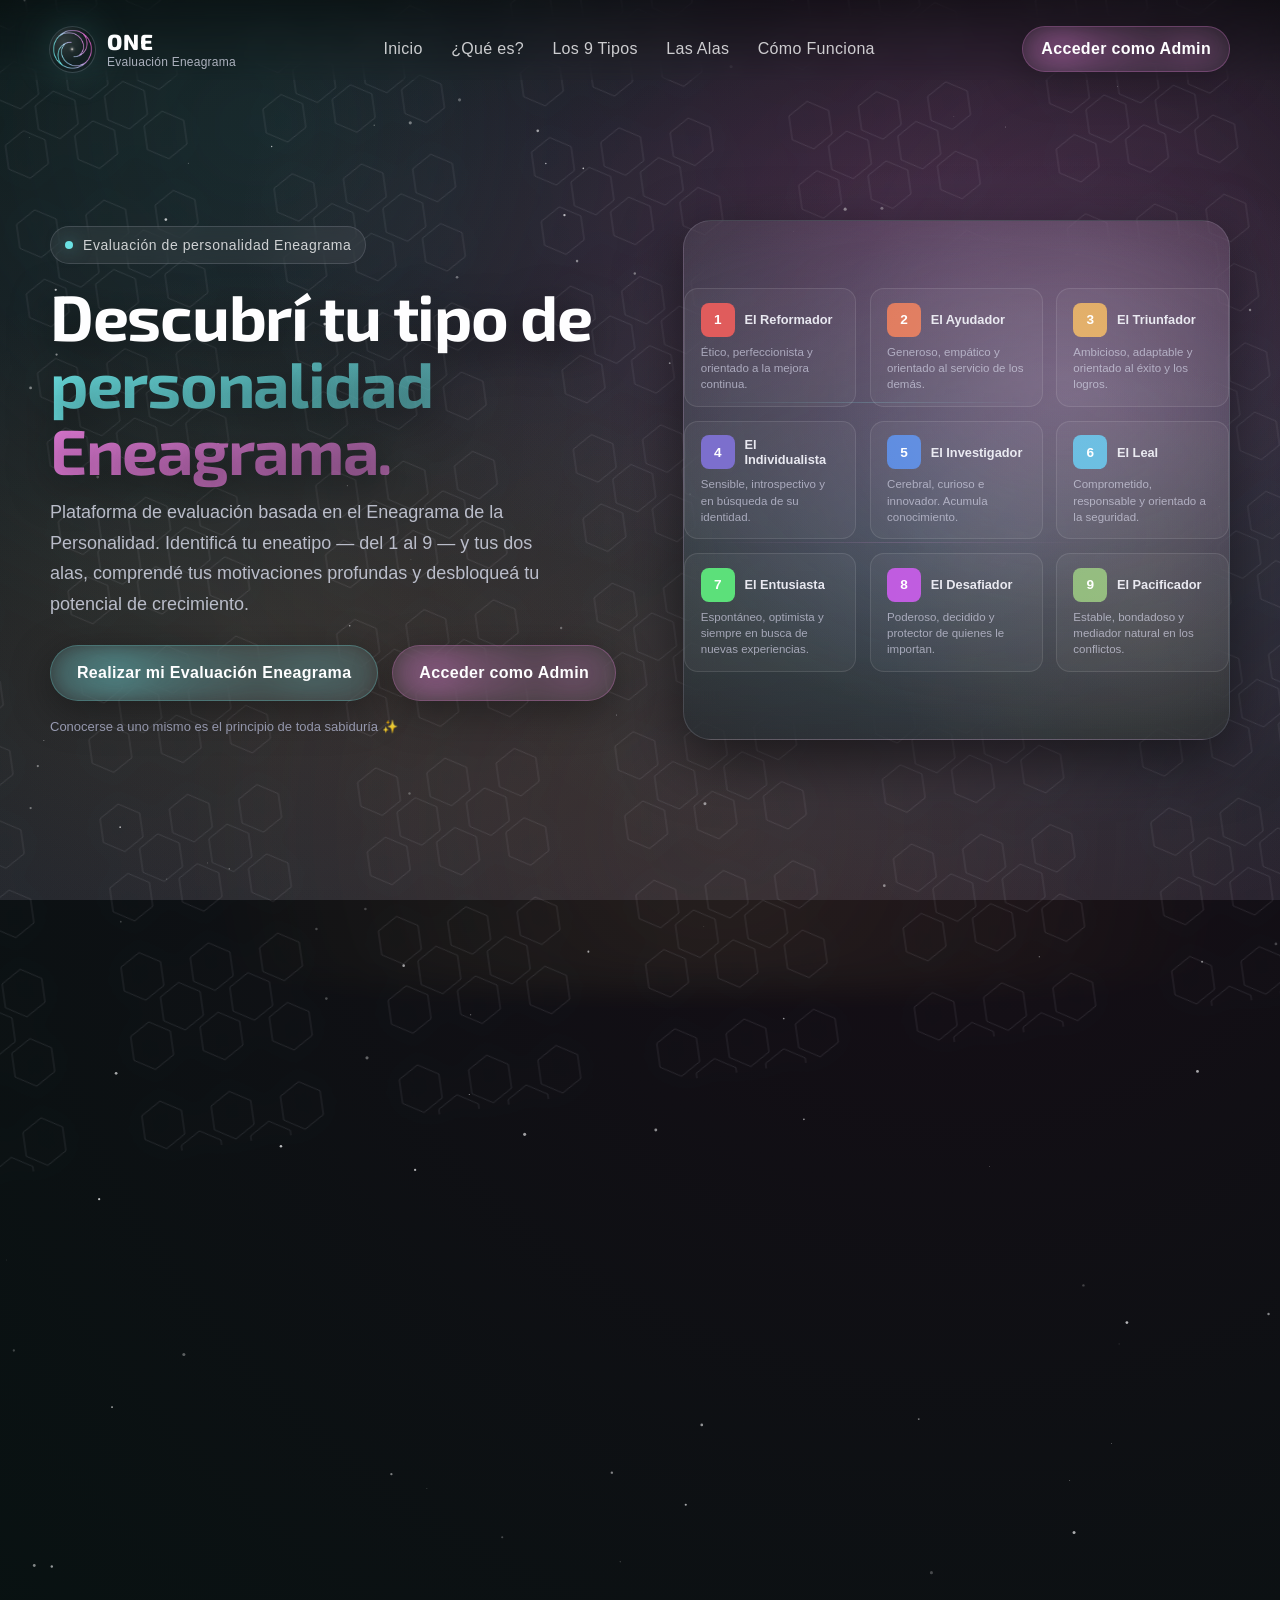
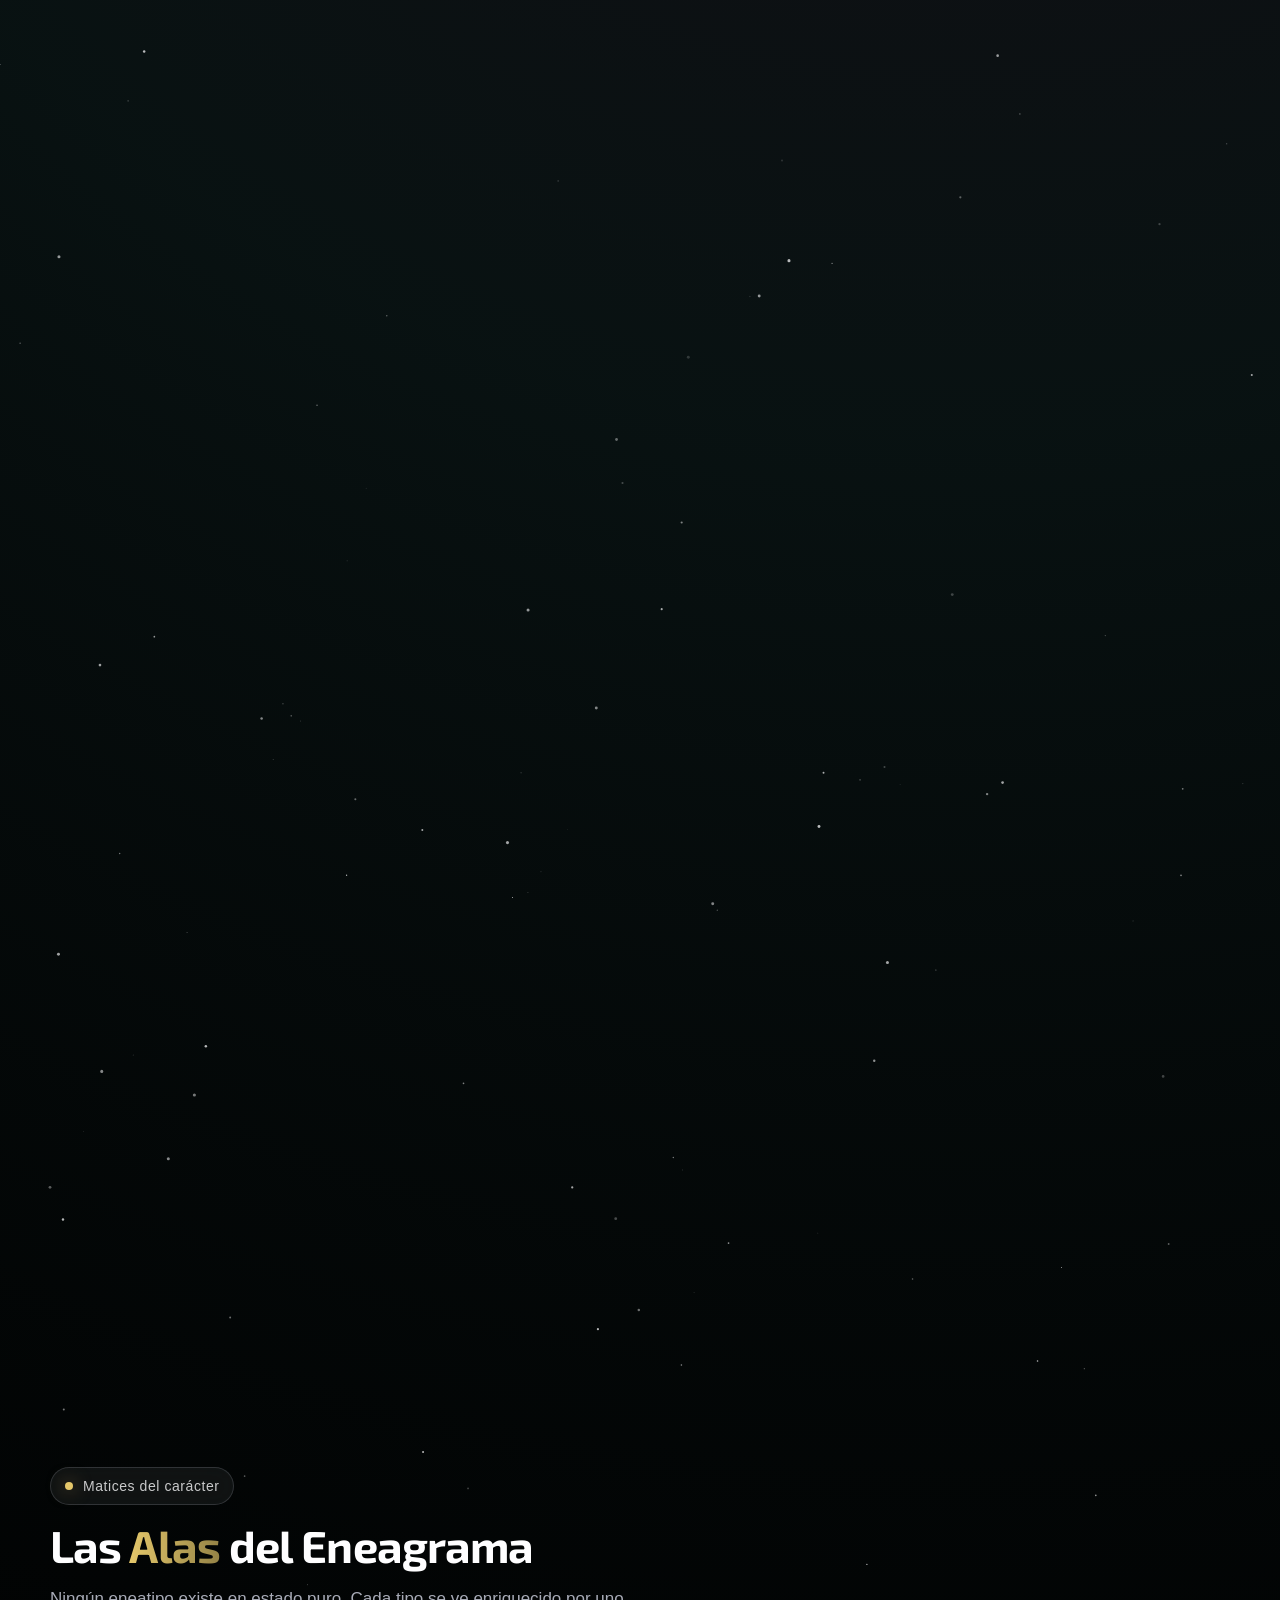
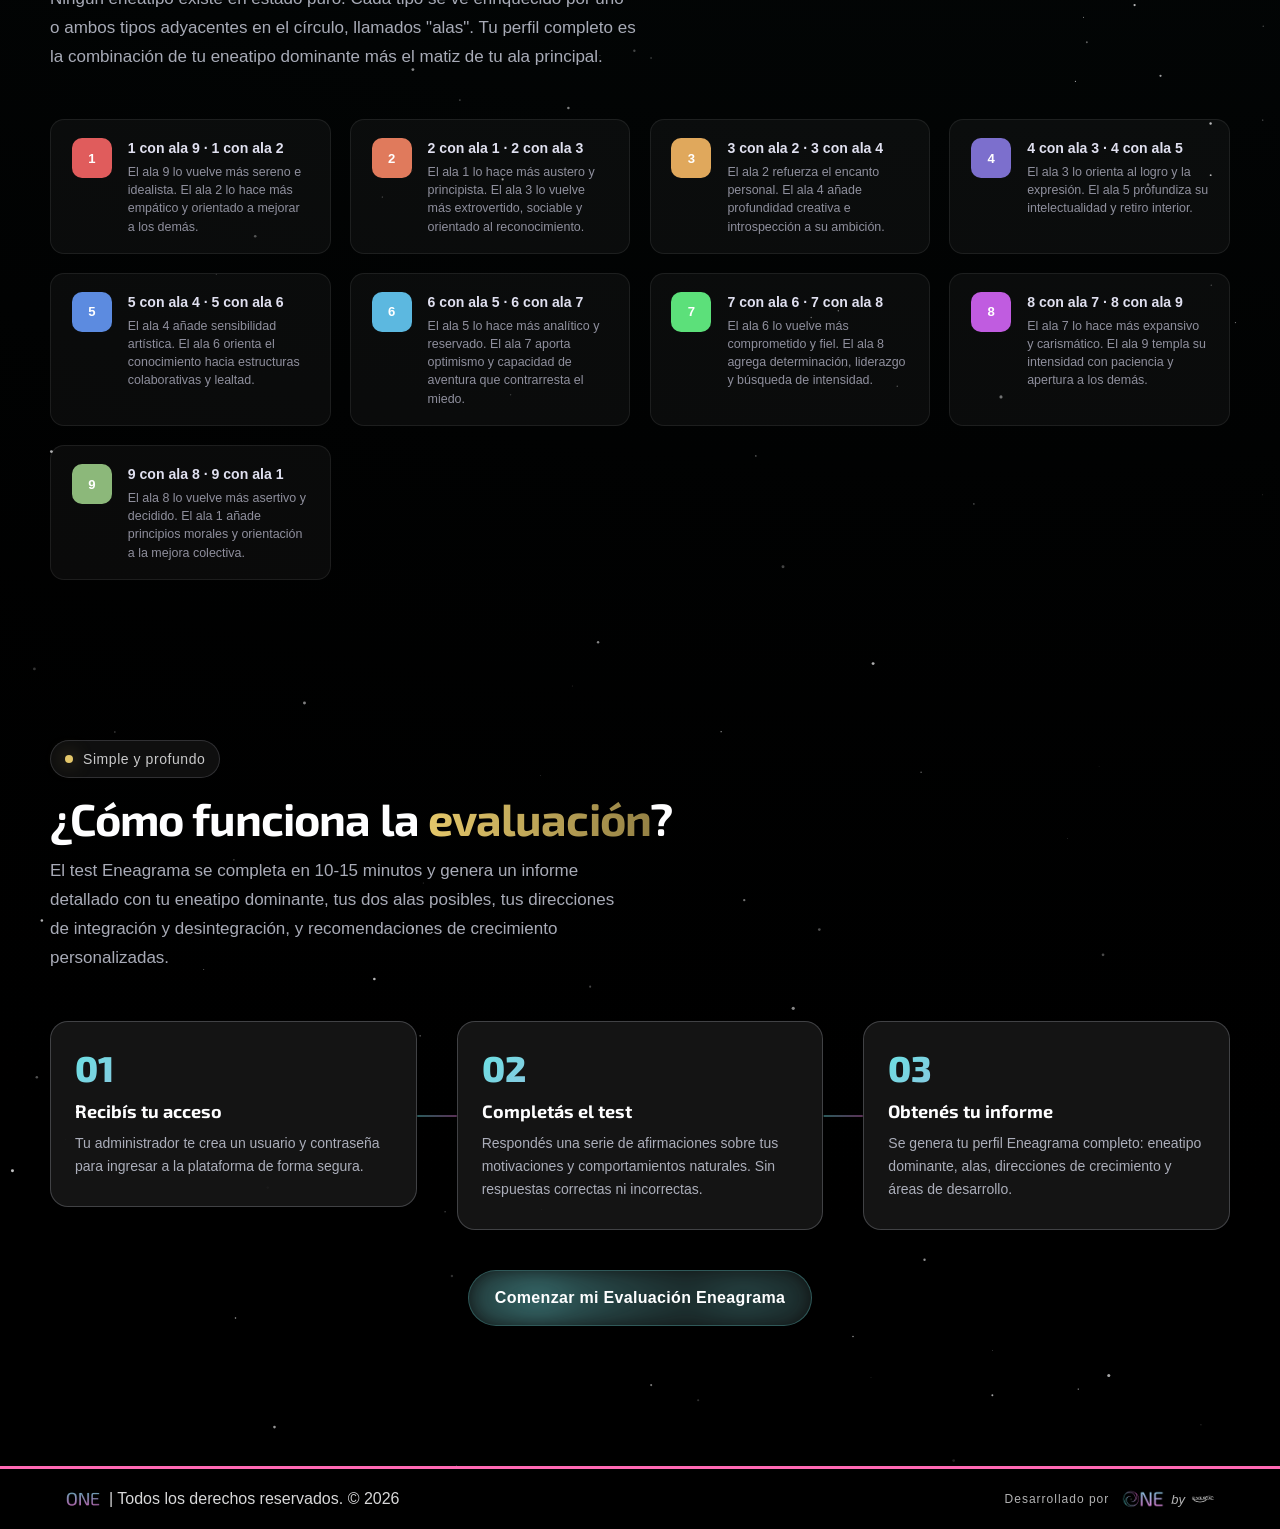
==== index.html @ c1b2cff6 "init" ====
<!doctype html>
<html lang="es">
<head>
  <meta charset="utf-8" />
  <meta name="viewport" content="width=device-width, initial-scale=1" />
  <title>ONE — Plataforma de Evaluación Eneagrama</title>

  <!-- Favicon -->
  <link rel="icon" type="image/png" href="./img/favicon.png" sizes="32x32">
  <link rel="shortcut icon" href="./img/favicon.png" type="image/png">
  <link rel="apple-touch-icon" href="./img/favicon.png">

  <!-- EXO 2 -->
  <link rel="preconnect" href="https://fonts.googleapis.com">
  <link rel="preconnect" href="https://fonts.gstatic.com" crossorigin>
  <link href="https://fonts.googleapis.com/css2?family=Exo+2:wght@400;600;700;800&display=swap" rel="stylesheet">

  <!-- Estilos originales -->
  <link rel="stylesheet" href="./style.css">

  <!-- Scripts originales -->
  <script src="./Marca.js"></script>
  <script src="./js/auth.js"></script>
  <script src="./js/helpers.js"></script>

  <style>
    /* ── VARIABLES ENEAGRAMA ── */
    :root {
      --enea-1:  #e05c5c; /* Reformador   */
      --enea-2:  #e07a5c; /* Ayudador      */
      --enea-3:  #e0a85c; /* Triunfador    */
      --enea-4:  #7c6fcd; /* Individualista*/
      --enea-5:  #5c8be0; /* Investigador  */
      --enea-6:  #5cb8e0; /* Leal          */
      --enea-7:  #5ce07a; /* Entusiasta    */
      --enea-8:  #c05ce0; /* Desafiador    */
      --enea-9:  #8cb87a; /* Pacificador   */
      --grad-gold: linear-gradient(135deg, #f5c842, #e89a20);
    }

    /* Grilla de los 9 eneatipos en el hero */
    .enea-grid {
      display: grid;
      grid-template-columns: repeat(3, 1fr);
      gap: 0.85rem;
      width: 100%;
      max-width: 560px;
    }

    .enea-card {
      background: rgba(255,255,255,0.04);
      border: 1px solid rgba(255,255,255,0.10);
      border-radius: 14px;
      padding: 0.85rem 1rem;
      transition: transform .2s, box-shadow .2s;
      cursor: default;
    }
    .enea-card:hover {
      transform: translateY(-3px);
      box-shadow: 0 8px 28px rgba(0,0,0,.35);
    }

    .enea-top {
      display: flex;
      align-items: center;
      gap: 0.6rem;
      margin-bottom: 0.45rem;
    }

    .enea-ico {
      width: 34px;
      height: 34px;
      border-radius: 8px;
      display: flex;
      align-items: center;
      justify-content: center;
      font-weight: 800;
      font-size: .85rem;
      color: #fff;
      flex-shrink: 0;
    }

    /* Colores por número */
    .e1 { background: var(--enea-1); }
    .e2 { background: var(--enea-2); }
    .e3 { background: var(--enea-3); }
    .e4 { background: var(--enea-4); }
    .e5 { background: var(--enea-5); }
    .e6 { background: var(--enea-6); }
    .e7 { background: var(--enea-7); }
    .e8 { background: var(--enea-8); }
    .e9 { background: var(--enea-9); }

    .enea-title {
      font-size: .8rem;
      font-weight: 700;
      color: #e8e8f0;
      margin: 0;
      line-height: 1.2;
    }

    .enea-text {
      font-size: .72rem;
      color: rgba(200,200,220,.75);
      margin: 0;
      line-height: 1.4;
    }

    /* ── SECCIÓN TIPOS COMPLETA ── */
    .tipos-grid {
      display: grid;
      grid-template-columns: repeat(auto-fill, minmax(280px, 1fr));
      gap: 1.5rem;
      margin-top: 2.5rem;
    }

    .tipo-card {
      background: rgba(255,255,255,0.04);
      border: 1px solid rgba(255,255,255,0.09);
      border-radius: 18px;
      padding: 1.4rem 1.5rem;
      transition: transform .2s, box-shadow .2s;
    }
    .tipo-card:hover {
      transform: translateY(-4px);
      box-shadow: 0 12px 36px rgba(0,0,0,.4);
    }

    .tipo-header {
      display: flex;
      align-items: center;
      gap: 1rem;
      margin-bottom: 1rem;
    }

    .tipo-badge {
      width: 46px;
      height: 46px;
      border-radius: 12px;
      display: flex;
      align-items: center;
      justify-content: center;
      font-size: 1.1rem;
      font-weight: 800;
      color: #fff;
      flex-shrink: 0;
    }

    .tipo-name {
      font-size: 1rem;
      font-weight: 700;
      color: #e8e8f0;
      margin: 0 0 .15rem;
    }

    .tipo-aka {
      font-size: .78rem;
      color: rgba(200,200,220,.65);
      margin: 0;
    }

    .tipo-stats {
      display: flex;
      gap: 1rem;
      margin-bottom: 1rem;
    }

    .tipo-stat {
      display: flex;
      flex-direction: column;
      gap: .1rem;
    }

    .stat-label {
      font-size: .68rem;
      color: rgba(200,200,220,.5);
      text-transform: uppercase;
      letter-spacing: .04em;
    }

    .stat-val {
      font-size: .82rem;
      font-weight: 600;
      color: #c8c8dc;
    }

    .tipo-desc {
      font-size: .82rem;
      color: rgba(200,200,220,.78);
      line-height: 1.55;
      margin: 0 0 .9rem;
    }

    .tipo-fear {
      font-size: .78rem;
      color: rgba(200,200,220,.6);
      background: rgba(255,255,255,.04);
      border-radius: 8px;
      padding: .55rem .8rem;
      line-height: 1.4;
    }

    .tipo-fear .fear-label {
      font-weight: 700;
      color: rgba(200,200,220,.85);
      margin-right: .3em;
    }

    /* Colores borde lateral por tipo */
    .tipo-card.t1 { border-left: 3px solid var(--enea-1); }
    .tipo-card.t2 { border-left: 3px solid var(--enea-2); }
    .tipo-card.t3 { border-left: 3px solid var(--enea-3); }
    .tipo-card.t4 { border-left: 3px solid var(--enea-4); }
    .tipo-card.t5 { border-left: 3px solid var(--enea-5); }
    .tipo-card.t6 { border-left: 3px solid var(--enea-6); }
    .tipo-card.t7 { border-left: 3px solid var(--enea-7); }
    .tipo-card.t8 { border-left: 3px solid var(--enea-8); }
    .tipo-card.t9 { border-left: 3px solid var(--enea-9); }

    /* ── ALAS ── */
    .alas-grid {
      display: grid;
      grid-template-columns: repeat(auto-fill, minmax(260px, 1fr));
      gap: 1.2rem;
      margin-top: 2rem;
    }

    .ala-card {
      background: rgba(255,255,255,0.04);
      border: 1px solid rgba(255,255,255,0.08);
      border-radius: 14px;
      padding: 1.1rem 1.3rem;
      display: flex;
      gap: 1rem;
      align-items: flex-start;
    }

    .ala-badge {
      width: 40px;
      height: 40px;
      border-radius: 10px;
      display: flex;
      align-items: center;
      justify-content: center;
      font-size: .82rem;
      font-weight: 800;
      color: #fff;
      flex-shrink: 0;
    }

    .ala-info .ala-name {
      font-size: .88rem;
      font-weight: 700;
      color: #e0e0f0;
      margin: 0 0 .3rem;
    }

    .ala-info p {
      font-size: .78rem;
      color: rgba(200,200,220,.7);
      margin: 0;
      line-height: 1.45;
    }

    /* responsive hero grid */
    @media (max-width: 640px) {
      .enea-grid {
        grid-template-columns: repeat(2, 1fr);
      }
    }
  </style>
</head>

<body>
  <!-- Background (idéntico al original) -->
  <div class="bg" aria-hidden="true">
    <canvas id="stars"></canvas>
    <div class="hex"></div>
  </div>

  <div class="wrap">

    <!-- ══════════════════════════════════════
         HEADER
         ══════════════════════════════════════ -->
    <header id="header">
      <div class="nav">
        <div class="brand" aria-label="Marca ONE">
          <div class="mark" aria-hidden="true"></div>
          <div>
            <div class="name">ONE</div>
            <span class="sub">Evaluación Eneagrama</span>
          </div>
        </div>

        <nav aria-label="Navegación principal">
          <a href="#inicio">Inicio</a>
          <a href="#que-es">¿Qué es?</a>
          <a href="#los-9-tipos">Los 9 Tipos</a>
          <a href="#alas">Las Alas</a>
          <a href="#como-funciona">Cómo Funciona</a>
        </nav>

        <div class="header-cta">
          <a class="btn-link" onclick="openLoginModal('admin')" href="#"><span>Acceder como Admin</span></a>
        </div>
      </div>
    </header>

    <!-- ══════════════════════════════════════
         HERO
         ══════════════════════════════════════ -->
    <main>
      <section class="hero" id="inicio">
        <div class="copy">
          <div class="eyebrow">
            <span class="dot" aria-hidden="true"></span>
            Evaluación de personalidad Eneagrama
          </div>

          <h1>
            Descubrí tu tipo de<br />
            <span class="grad-cyan">personalidad</span> <span class="grad-pink">Eneagrama.</span>
          </h1>

          <p class="lead">
            Plataforma de evaluación basada en el Eneagrama de la Personalidad.
            Identificá tu eneatipo — del 1 al 9 — y tus dos alas, comprendé tus
            motivaciones profundas y desbloqueá tu potencial de crecimiento.
          </p>

          <div class="cta">
            <a class="btn primary" onclick="openLoginModal('user')" href="#"><span>Realizar mi Evaluación Eneagrama</span></a>
            <a class="btn secondary" onclick="openLoginModal('admin')" href="#"><span>Acceder como Admin</span></a>
          </div>

          <div class="hint">
            Conocerse a uno mismo es el principio de toda sabiduría ✨
          </div>
        </div>

        <div class="visual" id="visual">
          <div class="hud" aria-hidden="true"></div>

          <div class="enea-grid">
            <!-- Tipo 1 -->
            <article class="enea-card">
              <div class="enea-top">
                <div class="enea-ico e1" aria-hidden="true">1</div>
                <h3 class="enea-title">El Reformador</h3>
              </div>
              <p class="enea-text">Ético, perfeccionista y orientado a la mejora continua.</p>
            </article>

            <!-- Tipo 2 -->
            <article class="enea-card">
              <div class="enea-top">
                <div class="enea-ico e2" aria-hidden="true">2</div>
                <h3 class="enea-title">El Ayudador</h3>
              </div>
              <p class="enea-text">Generoso, empático y orientado al servicio de los demás.</p>
            </article>

            <!-- Tipo 3 -->
            <article class="enea-card">
              <div class="enea-top">
                <div class="enea-ico e3" aria-hidden="true">3</div>
                <h3 class="enea-title">El Triunfador</h3>
              </div>
              <p class="enea-text">Ambicioso, adaptable y orientado al éxito y los logros.</p>
            </article>

            <!-- Tipo 4 -->
            <article class="enea-card">
              <div class="enea-top">
                <div class="enea-ico e4" aria-hidden="true">4</div>
                <h3 class="enea-title">El Individualista</h3>
              </div>
              <p class="enea-text">Sensible, introspectivo y en búsqueda de su identidad.</p>
            </article>

            <!-- Tipo 5 -->
            <article class="enea-card">
              <div class="enea-top">
                <div class="enea-ico e5" aria-hidden="true">5</div>
                <h3 class="enea-title">El Investigador</h3>
              </div>
              <p class="enea-text">Cerebral, curioso e innovador. Acumula conocimiento.</p>
            </article>

            <!-- Tipo 6 -->
            <article class="enea-card">
              <div class="enea-top">
                <div class="enea-ico e6" aria-hidden="true">6</div>
                <h3 class="enea-title">El Leal</h3>
              </div>
              <p class="enea-text">Comprometido, responsable y orientado a la seguridad.</p>
            </article>

            <!-- Tipo 7 -->
            <article class="enea-card">
              <div class="enea-top">
                <div class="enea-ico e7" aria-hidden="true">7</div>
                <h3 class="enea-title">El Entusiasta</h3>
              </div>
              <p class="enea-text">Espontáneo, optimista y siempre en busca de nuevas experiencias.</p>
            </article>

            <!-- Tipo 8 -->
            <article class="enea-card">
              <div class="enea-top">
                <div class="enea-ico e8" aria-hidden="true">8</div>
                <h3 class="enea-title">El Desafiador</h3>
              </div>
              <p class="enea-text">Poderoso, decidido y protector de quienes le importan.</p>
            </article>

            <!-- Tipo 9 -->
            <article class="enea-card">
              <div class="enea-top">
                <div class="enea-ico e9" aria-hidden="true">9</div>
                <h3 class="enea-title">El Pacificador</h3>
              </div>
              <p class="enea-text">Estable, bondadoso y mediador natural en los conflictos.</p>
            </article>
          </div>
        </div>
      </section>

      <!-- ══════════════════════════════════════
           SECCIÓN: ¿QUÉ ES EL ENEAGRAMA?
           ══════════════════════════════════════ -->
      <section class="section" id="que-es">
        <div class="section-container">
          <div class="section-header">
            <div class="eyebrow">
              <span class="dot" aria-hidden="true"></span>
              Sabiduría milenaria
            </div>
            <h2 class="section-title">
              ¿Qué es el <span class="grad-cyan">Eneagrama</span>?
            </h2>
            <p class="section-lead">
              El Eneagrama de la Personalidad es una herramienta de autoconocimiento que
              describe nueve tipos de personalidad interconectados. No es un test de
              categorías fijas — es un mapa dinámico de motivaciones, miedos y potencialidades
              que revela cómo percibimos el mundo y por qué actuamos como actuamos.
            </p>
          </div>

          <div class="info-grid">
            <article class="info-card">
              <div class="info-icon">🧭</div>
              <h3 class="info-title">Un mapa del psiquismo</h3>
              <p class="info-text">
                Cada eneatipo describe un modelo mental distinto: una forma de filtrar
                la realidad, de relacionarse, de tomar decisiones y de reaccionar ante
                el estrés o el bienestar.
              </p>
            </article>

            <article class="info-card">
              <div class="info-icon">🌀</div>
              <h3 class="info-title">9 tipos + 2 alas cada uno</h3>
              <p class="info-text">
                Cada persona tiene un eneatipo dominante y se ve influenciada por uno o
                ambos tipos adyacentes — llamados "alas" — que matizan y enriquecen su
                perfil de personalidad.
              </p>
            </article>

            <article class="info-card">
              <div class="info-icon">🔄</div>
              <h3 class="info-title">Crecimiento y desintegración</h3>
              <p class="info-text">
                El Eneagrama muestra cómo cada tipo evoluciona en condiciones de bienestar
                (integración) y cómo regresa a patrones menos saludables bajo estrés
                (desintegración), ofreciendo una guía de transformación concreta.
              </p>
            </article>
          </div>
        </div>
      </section>

      <!-- ══════════════════════════════════════
           SECCIÓN: LOS 9 TIPOS
           ══════════════════════════════════════ -->
      <section class="section" id="los-9-tipos">
        <div class="section-container">
          <div class="section-header">
            <div class="eyebrow">
              <span class="dot dot-pink" aria-hidden="true"></span>
              Los nueve eneatipos
            </div>
            <h2 class="section-title">
              Conocé cada <span class="grad-pink">tipo</span> en profundidad
            </h2>
            <p class="section-lead">
              Cada eneatipo tiene motivaciones únicas, un miedo básico inconsciente,
              una virtud central y un camino de crecimiento propio.
              Entenderlos transforma la manera en que te relacionás con vos mismo y con los demás.
            </p>
          </div>

          <div class="tipos-grid">

            <!-- TIPO 1 -->
            <article class="tipo-card t1">
              <div class="tipo-header">
                <div class="tipo-badge e1">1</div>
                <div>
                  <h3 class="tipo-name">El Reformador</h3>
                  <p class="tipo-aka">Idealista · Perfeccionista</p>
                </div>
              </div>
              <div class="tipo-stats">
                <div class="tipo-stat">
                  <span class="stat-label">Centro</span>
                  <span class="stat-val">Instintivo</span>
                </div>
                <div class="tipo-stat">
                  <span class="stat-label">Virtud</span>
                  <span class="stat-val">Serenidad</span>
                </div>
                <div class="tipo-stat">
                  <span class="stat-label">Pasión</span>
                  <span class="stat-val">Ira</span>
                </div>
              </div>
              <p class="tipo-desc">
                Ético, organizado y con un fuerte sentido del bien y el mal.
                Se esfuerza por mejorar el mundo y teme cometer errores.
                Su crítica constante — hacia sí mismo y los demás — puede generar tensión.
              </p>
              <div class="tipo-fear">
                <span class="fear-label">Miedo básico:</span>
                Ser imperfecto, corrupto o malo
              </div>
            </article>

            <!-- TIPO 2 -->
            <article class="tipo-card t2">
              <div class="tipo-header">
                <div class="tipo-badge e2">2</div>
                <div>
                  <h3 class="tipo-name">El Ayudador</h3>
                  <p class="tipo-aka">Generoso · Orientado a los demás</p>
                </div>
              </div>
              <div class="tipo-stats">
                <div class="tipo-stat">
                  <span class="stat-label">Centro</span>
                  <span class="stat-val">Emocional</span>
                </div>
                <div class="tipo-stat">
                  <span class="stat-label">Virtud</span>
                  <span class="stat-val">Humildad</span>
                </div>
                <div class="tipo-stat">
                  <span class="stat-label">Pasión</span>
                  <span class="stat-val">Orgullo</span>
                </div>
              </div>
              <p class="tipo-desc">
                Comprensivo, bondadoso y abnegado. Hace cosas por los demás para
                sentirse necesitado, pero suele olvidar sus propias necesidades.
                Su aprendizaje: dar sin esperar nada a cambio.
              </p>
              <div class="tipo-fear">
                <span class="fear-label">Miedo básico:</span>
                No ser amado ni deseado por los demás
              </div>
            </article>

            <!-- TIPO 3 -->
            <article class="tipo-card t3">
              <div class="tipo-header">
                <div class="tipo-badge e3">3</div>
                <div>
                  <h3 class="tipo-name">El Triunfador</h3>
                  <p class="tipo-aka">Adaptable · Orientado al éxito</p>
                </div>
              </div>
              <div class="tipo-stats">
                <div class="tipo-stat">
                  <span class="stat-label">Centro</span>
                  <span class="stat-val">Emocional</span>
                </div>
                <div class="tipo-stat">
                  <span class="stat-label">Virtud</span>
                  <span class="stat-val">Autenticidad</span>
                </div>
                <div class="tipo-stat">
                  <span class="stat-label">Pasión</span>
                  <span class="stat-val">Engaño</span>
                </div>
              </div>
              <p class="tipo-desc">
                Ambicioso, encantador y muy consciente de su imagen. Confunde el
                ser admirado con ser amado. Cuando integra, descubre que su valor
                no depende de sus logros.
              </p>
              <div class="tipo-fear">
                <span class="fear-label">Miedo básico:</span>
                No tener valor intrínseco más allá de sus logros
              </div>
            </article>

            <!-- TIPO 4 -->
            <article class="tipo-card t4">
              <div class="tipo-header">
                <div class="tipo-badge e4">4</div>
                <div>
                  <h3 class="tipo-name">El Individualista</h3>
                  <p class="tipo-aka">Romántico · Introspectivo</p>
                </div>
              </div>
              <div class="tipo-stats">
                <div class="tipo-stat">
                  <span class="stat-label">Centro</span>
                  <span class="stat-val">Emocional</span>
                </div>
                <div class="tipo-stat">
                  <span class="stat-label">Virtud</span>
                  <span class="stat-val">Ecuanimidad</span>
                </div>
                <div class="tipo-stat">
                  <span class="stat-label">Pasión</span>
                  <span class="stat-val">Envidia</span>
                </div>
              </div>
              <p class="tipo-desc">
                Sensible, creativo y profundamente consciente de sí mismo. Busca
                singularidad y teme ser ordinario. Tiene un don especial para
                transformar el dolor en belleza y significado.
              </p>
              <div class="tipo-fear">
                <span class="fear-label">Miedo básico:</span>
                No tener identidad propia ni significado personal
              </div>
            </article>

            <!-- TIPO 5 -->
            <article class="tipo-card t5">
              <div class="tipo-header">
                <div class="tipo-badge e5">5</div>
                <div>
                  <h3 class="tipo-name">El Investigador</h3>
                  <p class="tipo-aka">Cerebral · Analítico</p>
                </div>
              </div>
              <div class="tipo-stats">
                <div class="tipo-stat">
                  <span class="stat-label">Centro</span>
                  <span class="stat-val">Mental</span>
                </div>
                <div class="tipo-stat">
                  <span class="stat-label">Virtud</span>
                  <span class="stat-val">Desapego</span>
                </div>
                <div class="tipo-stat">
                  <span class="stat-label">Pasión</span>
                  <span class="stat-val">Avaricia</span>
                </div>
              </div>
              <p class="tipo-desc">
                Perspicaz, curioso e independiente. Acumula conocimiento como fuente
                de seguridad. Tiende al aislamiento y a postergar la acción hasta
                "estar preparado". Su fortaleza: visión pionera e innovación real.
              </p>
              <div class="tipo-fear">
                <span class="fear-label">Miedo básico:</span>
                Ser incapaz, inútil o carente de recursos propios
              </div>
            </article>

            <!-- TIPO 6 -->
            <article class="tipo-card t6">
              <div class="tipo-header">
                <div class="tipo-badge e6">6</div>
                <div>
                  <h3 class="tipo-name">El Leal</h3>
                  <p class="tipo-aka">Comprometido · Orientado a la seguridad</p>
                </div>
              </div>
              <div class="tipo-stats">
                <div class="tipo-stat">
                  <span class="stat-label">Centro</span>
                  <span class="stat-val">Mental</span>
                </div>
                <div class="tipo-stat">
                  <span class="stat-label">Virtud</span>
                  <span class="stat-val">Coraje</span>
                </div>
                <div class="tipo-stat">
                  <span class="stat-label">Pasión</span>
                  <span class="stat-val">Miedo</span>
                </div>
              </div>
              <p class="tipo-desc">
                Responsable, trabajador y leal. Vive anticipando lo que puede salir
                mal. Oscila entre la desconfianza y la dependencia de figuras de
                autoridad. Su valentía emerge cuando enfrenta sus propios miedos.
              </p>
              <div class="tipo-fear">
                <span class="fear-label">Miedo básico:</span>
                No tener soporte, guía ni seguridad en la vida
              </div>
            </article>

            <!-- TIPO 7 -->
            <article class="tipo-card t7">
              <div class="tipo-header">
                <div class="tipo-badge e7">7</div>
                <div>
                  <h3 class="tipo-name">El Entusiasta</h3>
                  <p class="tipo-aka">Espontáneo · Versátil</p>
                </div>
              </div>
              <div class="tipo-stats">
                <div class="tipo-stat">
                  <span class="stat-label">Centro</span>
                  <span class="stat-val">Mental</span>
                </div>
                <div class="tipo-stat">
                  <span class="stat-label">Virtud</span>
                  <span class="stat-val">Sobriedad</span>
                </div>
                <div class="tipo-stat">
                  <span class="stat-label">Pasión</span>
                  <span class="stat-val">Gula</span>
                </div>
              </div>
              <p class="tipo-desc">
                Optimista, animoso y siempre en busca de nuevas experiencias. Huye
                del dolor y el aburrimiento lanzándose de proyecto en proyecto.
                Su integración: aprender a estar presente y profundizar en lo que ama.
              </p>
              <div class="tipo-fear">
                <span class="fear-label">Miedo básico:</span>
                Ser privado del placer, el dolor y la privación
              </div>
            </article>

            <!-- TIPO 8 -->
            <article class="tipo-card t8">
              <div class="tipo-header">
                <div class="tipo-badge e8">8</div>
                <div>
                  <h3 class="tipo-name">El Desafiador</h3>
                  <p class="tipo-aka">Poderoso · Dominante</p>
                </div>
              </div>
              <div class="tipo-stats">
                <div class="tipo-stat">
                  <span class="stat-label">Centro</span>
                  <span class="stat-val">Instintivo</span>
                </div>
                <div class="tipo-stat">
                  <span class="stat-label">Virtud</span>
                  <span class="stat-val">Inocencia</span>
                </div>
                <div class="tipo-stat">
                  <span class="stat-label">Pasión</span>
                  <span class="stat-val">Lujuria</span>
                </div>
              </div>
              <p class="tipo-desc">
                Seguro, decidido y protector. Necesita estar al mando para evitar ser
                controlado. Oculta su vulnerabilidad tras una coraza de fuerza. En
                su mejor expresión: magnánimo, heroico y profundamente humano.
              </p>
              <div class="tipo-fear">
                <span class="fear-label">Miedo básico:</span>
                Ser lastimado, controlado o dominado por otros
              </div>
            </article>

            <!-- TIPO 9 -->
            <article class="tipo-card t9">
              <div class="tipo-header">
                <div class="tipo-badge e9">9</div>
                <div>
                  <h3 class="tipo-name">El Pacificador</h3>
                  <p class="tipo-aka">Estable · Conciliador</p>
                </div>
              </div>
              <div class="tipo-stats">
                <div class="tipo-stat">
                  <span class="stat-label">Centro</span>
                  <span class="stat-val">Instintivo</span>
                </div>
                <div class="tipo-stat">
                  <span class="stat-label">Virtud</span>
                  <span class="stat-val">Acción</span>
                </div>
                <div class="tipo-stat">
                  <span class="stat-label">Pasión</span>
                  <span class="stat-val">Pereza</span>
                </div>
              </div>
              <p class="tipo-desc">
                Afable, bondadoso y mediador natural. Evita el conflicto cediendo
                sus propias necesidades. Tiene el don de ver todos los puntos de
                vista, y al integrarse se convierte en un líder capaz de unir equipos.
              </p>
              <div class="tipo-fear">
                <span class="fear-label">Miedo básico:</span>
                La pérdida y la separación de los demás
              </div>
            </article>

          </div>
        </div>
      </section>

      <!-- ══════════════════════════════════════
           SECCIÓN: LAS ALAS
           ══════════════════════════════════════ -->
      <section class="section" id="alas">
        <div class="section-container">
          <div class="section-header">
            <div class="eyebrow">
              <span class="dot dot-gold" aria-hidden="true"></span>
              Matices del carácter
            </div>
            <h2 class="section-title">
              Las <span class="grad-gold">Alas</span> del Eneagrama
            </h2>
            <p class="section-lead">
              Ningún eneatipo existe en estado puro. Cada tipo se ve enriquecido por uno o
              ambos tipos adyacentes en el círculo, llamados "alas". Tu perfil completo es
              la combinación de tu eneatipo dominante más el matiz de tu ala principal.
            </p>
          </div>

          <div class="alas-grid">

            <article class="ala-card">
              <div class="ala-badge e1">1</div>
              <div class="ala-info">
                <p class="ala-name">1 con ala 9 · 1 con ala 2</p>
                <p>El ala 9 lo vuelve más sereno e idealista. El ala 2 lo hace más empático y orientado a mejorar a los demás.</p>
              </div>
            </article>

            <article class="ala-card">
              <div class="ala-badge e2">2</div>
              <div class="ala-info">
                <p class="ala-name">2 con ala 1 · 2 con ala 3</p>
                <p>El ala 1 lo hace más austero y principista. El ala 3 lo vuelve más extrovertido, sociable y orientado al reconocimiento.</p>
              </div>
            </article>

            <article class="ala-card">
              <div class="ala-badge e3">3</div>
              <div class="ala-info">
                <p class="ala-name">3 con ala 2 · 3 con ala 4</p>
                <p>El ala 2 refuerza el encanto personal. El ala 4 añade profundidad creativa e introspección a su ambición.</p>
              </div>
            </article>

            <article class="ala-card">
              <div class="ala-badge e4">4</div>
              <div class="ala-info">
                <p class="ala-name">4 con ala 3 · 4 con ala 5</p>
                <p>El ala 3 lo orienta al logro y la expresión. El ala 5 profundiza su intelectualidad y retiro interior.</p>
              </div>
            </article>

            <article class="ala-card">
              <div class="ala-badge e5">5</div>
              <div class="ala-info">
                <p class="ala-name">5 con ala 4 · 5 con ala 6</p>
                <p>El ala 4 añade sensibilidad artística. El ala 6 orienta el conocimiento hacia estructuras colaborativas y lealtad.</p>
              </div>
            </article>

            <article class="ala-card">
              <div class="ala-badge e6">6</div>
              <div class="ala-info">
                <p class="ala-name">6 con ala 5 · 6 con ala 7</p>
                <p>El ala 5 lo hace más analítico y reservado. El ala 7 aporta optimismo y capacidad de aventura que contrarresta el miedo.</p>
              </div>
            </article>

            <article class="ala-card">
              <div class="ala-badge e7">7</div>
              <div class="ala-info">
                <p class="ala-name">7 con ala 6 · 7 con ala 8</p>
                <p>El ala 6 lo vuelve más comprometido y fiel. El ala 8 agrega determinación, liderazgo y búsqueda de intensidad.</p>
              </div>
            </article>

            <article class="ala-card">
              <div class="ala-badge e8">8</div>
              <div class="ala-info">
                <p class="ala-name">8 con ala 7 · 8 con ala 9</p>
                <p>El ala 7 lo hace más expansivo y carismático. El ala 9 templa su intensidad con paciencia y apertura a los demás.</p>
              </div>
            </article>

            <article class="ala-card">
              <div class="ala-badge e9">9</div>
              <div class="ala-info">
                <p class="ala-name">9 con ala 8 · 9 con ala 1</p>
                <p>El ala 8 lo vuelve más asertivo y decidido. El ala 1 añade principios morales y orientación a la mejora colectiva.</p>
              </div>
            </article>

          </div>
        </div>
      </section>

      <!-- ══════════════════════════════════════
           SECCIÓN: CÓMO FUNCIONA
           ══════════════════════════════════════ -->
      <section class="section" id="como-funciona">
        <div class="section-container">
          <div class="section-header">
            <div class="eyebrow">
              <span class="dot dot-gold" aria-hidden="true"></span>
              Simple y profundo
            </div>
            <h2 class="section-title">
              ¿Cómo funciona la <span class="grad-gold">evaluación</span>?
            </h2>
            <p class="section-lead">
              El test Eneagrama se completa en 10-15 minutos y genera un informe detallado
              con tu eneatipo dominante, tus dos alas posibles, tus direcciones de integración
              y desintegración, y recomendaciones de crecimiento personalizadas.
            </p>
          </div>

          <div class="steps-grid">
            <article class="step-card">
              <div class="step-number">01</div>
              <h3 class="step-title">Recibís tu acceso</h3>
              <p class="step-text">
                Tu administrador te crea un usuario y contraseña para ingresar a la plataforma de forma segura.
              </p>
            </article>

            <div class="step-connector" aria-hidden="true"></div>

            <article class="step-card">
              <div class="step-number">02</div>
              <h3 class="step-title">Completás el test</h3>
              <p class="step-text">
                Respondés una serie de afirmaciones sobre tus motivaciones y comportamientos naturales. Sin respuestas correctas ni incorrectas.
              </p>
            </article>

            <div class="step-connector" aria-hidden="true"></div>

            <article class="step-card">
              <div class="step-number">03</div>
              <h3 class="step-title">Obtenés tu informe</h3>
              <p class="step-text">
                Se genera tu perfil Eneagrama completo: eneatipo dominante, alas, direcciones de crecimiento y áreas de desarrollo.
              </p>
            </article>
          </div>

          <div class="cta-center">
            <a class="btn primary" onclick="openLoginModal('user')" href="#">
              <span>Comenzar mi Evaluación Eneagrama</span>
            </a>
          </div>
        </div>
      </section>
    </main>

    <!-- FOOTER (idéntico al original) -->
    <footer class="premium-footer">
      <div class="footer-container">
        <div class="footer-left">
          <img src="./img/one-logoletra.png" alt="ONE" class="footer-logo-letra">
          <span> | Todos los derechos reservados. © 2026</span>
        </div>

        <div class="footer-right">
          <span class="developed-txt">Desarrollado por</span>
          <a href="https://escencialconsultora.com.ar/" target="_blank" class="dev-link" title="Ir a Escencial Consultora">
            <img src="./img/one-logocolor.png" alt="ONE" class="dev-logo-one">
            <span class="by-txt">by</span>
            <img src="./img/escencial-logoblanco.png" alt="Escencial" class="dev-logo-escencial">
          </a>
        </div>
      </div>
    </footer>
  </div>

  <!-- ══════════════════════════════════════
       MODAL DE LOGIN (idéntico al original)
       ══════════════════════════════════════ -->
  <div id="loginModal" class="login-modal">
    <div class="login-card">
      <button class="login-close" onclick="closeLoginModal()">×</button>

      <div class="login-logo">
        <img src="./img/escencial-logoblanco.png" alt="Logo Eneagrama">
      </div>

      <h2 class="login-title">Iniciar Sesión</h2>
      <p class="login-subtitle">Evaluación Eneagrama</p>

      <span id="modeBadge" class="mode-badge mode-user">Usuario</span>

      <div id="alertContainer"></div>

      <form id="loginForm">
        <div class="form-group">
          <label class="form-label" for="usuario">Usuario</label>
          <input type="text" id="usuario" class="form-input" placeholder="Ingresa tu usuario" required>
        </div>

        <div class="form-group">
          <label class="form-label" for="password">Contraseña</label>
          <input type="password" id="password" class="form-input" placeholder="Ingresa tu contraseña" required>
        </div>

        <button type="submit" class="btn-login">Ingresar</button>
      </form>

      <div id="loadingContainer" class="hidden loading-text">
        Verificando credenciales...
      </div>

      <div class="switch-mode">
        <button type="button" id="switchModeBtn" onclick="toggleMode()">
          ¿Eres administrador? Ingresa aquí
        </button>
      </div>
    </div>
  </div>

  <!-- ══════════════════════════════════════
       SCRIPTS (idénticos al original)
       ══════════════════════════════════════ -->
  <script>
    document.addEventListener('DOMContentLoaded', () => {
      // Header scroll
      const header = document.getElementById('header');
      const onScroll = () => {
        if (window.scrollY > 10) header.classList.add('scrolled');
        else header.classList.remove('scrolled');
      };
      onScroll();
      window.addEventListener('scroll', onScroll, { passive: true });

      // Canvas stars
      const canvas = document.getElementById('stars');
      const ctx = canvas.getContext('2d', { alpha: true });
      let W = 0, H = 0, DPR = Math.min(window.devicePixelRatio || 1, 2);
      let stars = [];

      function resize(){
        W = window.innerWidth;
        H = document.documentElement.scrollHeight;
        DPR = Math.min(window.devicePixelRatio || 1, 2);
        canvas.width = Math.floor(W * DPR);
        canvas.height = Math.floor(H * DPR);
        canvas.style.width = W + 'px';
        canvas.style.height = H + 'px';
        ctx.setTransform(DPR, 0, 0, DPR, 0, 0);

        const count = Math.floor(160 * (W * H) / (1200 * 700));
        stars = Array.from({length: Math.max(100, Math.min(300, count))}, () => ({
          x: Math.random()*W,
          y: Math.random()*H,
          r: Math.random()*1.35 + 0.25,
          a: Math.random()*0.6 + 0.15,
          vx: (Math.random()-0.5)*0.06,
          vy: (Math.random()-0.5)*0.06,
          tw: Math.random()*0.012 + 0.003
        }));
      }

      function draw(){
        ctx.clearRect(0, 0, W, H);
        const g = ctx.createRadialGradient(W*0.75, H*0.15, 0, W*0.75, H*0.15, Math.max(W,H)*0.8);
        g.addColorStop(0, 'rgba(225,123,215,0.10)');
        g.addColorStop(0.35, 'rgba(107,225,227,0.08)');
        g.addColorStop(1, 'rgba(0,0,0,0)');
        ctx.fillStyle = g;
        ctx.fillRect(0,0,W,H);

        for(const s of stars){
          s.x += s.vx;
          s.y += s.vy;
          if(s.x < -10) s.x = W + 10;
          if(s.x > W + 10) s.x = -10;
          if(s.y < -10) s.y = H + 10;
          if(s.y > H + 10) s.y = -10;
          s.a += Math.sin((s.x + s.y) * 0.002) * s.tw;
          const alpha = Math.max(0.08, Math.min(0.85, s.a));
          ctx.beginPath();
          ctx.arc(s.x, s.y, s.r, 0, Math.PI*2);
          ctx.fillStyle = `rgba(254,254,255,${alpha})`;
          ctx.fill();
        }
        requestAnimationFrame(draw);
      }

      resize();
      draw();
      window.addEventListener('resize', resize);

      // Scroll reveal
      const observer = new IntersectionObserver((entries) => {
        entries.forEach(e => {
          if (e.isIntersecting) {
            e.target.classList.add('visible');
            observer.unobserve(e.target);
          }
        });
      }, { threshold: 0.15 });

      document.querySelectorAll('.section').forEach(s => observer.observe(s));

      // Auth redirect
      if (typeof Auth !== 'undefined' && Auth.isAuthenticated()) {
        Auth.redirectToDashboard();
      }
    });

    // ── LOGIN MODAL ──
    let currentMode = 'user';

    function openLoginModal(mode) {
      currentMode = mode || 'user';
      const modal = document.getElementById('loginModal');
      const badge = document.getElementById('modeBadge');
      const switchBtn = document.getElementById('switchModeBtn');

      if (currentMode === 'admin') {
        badge.textContent = 'Administrador';
        badge.className = 'mode-badge mode-admin';
        switchBtn.textContent = '¿Eres usuario? Ingresa aquí';
      } else {
        badge.textContent = 'Usuario';
        badge.className = 'mode-badge mode-user';
        switchBtn.textContent = '¿Eres administrador? Ingresa aquí';
      }

      document.getElementById('alertContainer').innerHTML = '';
      document.getElementById('usuario').value = '';
      document.getElementById('password').value = '';
      modal.classList.add('active');
    }

    function closeLoginModal() {
      document.getElementById('loginModal').classList.remove('active');
    }

    function toggleMode() {
      const badge = document.getElementById('modeBadge');
      const switchBtn = document.getElementById('switchModeBtn');

      if (currentMode === 'user') {
        currentMode = 'admin';
        badge.textContent = 'Administrador';
        badge.className = 'mode-badge mode-admin';
        switchBtn.textContent = '¿Eres usuario? Ingresa aquí';
      } else {
        currentMode = 'user';
        badge.textContent = 'Usuario';
        badge.className = 'mode-badge mode-user';
        switchBtn.textContent = '¿Eres administrador? Ingresa aquí';
      }
      document.getElementById('alertContainer').innerHTML = '';
    }

    function showAlert(message, type) {
      const container = document.getElementById('alertContainer');
      container.innerHTML = `<div class="alert alert-${type}">${message}</div>`;
      if (type === 'success') setTimeout(() => { container.innerHTML = ''; }, 3000);
    }

    function showLoading(show) {
      const loading = document.getElementById('loadingContainer');
      const form = document.getElementById('loginForm');
      if (show) {
        loading.classList.remove('hidden');
        form.querySelector('button[type="submit"]').disabled = true;
      } else {
        loading.classList.add('hidden');
        form.querySelector('button[type="submit"]').disabled = false;
      }
    }

    document.getElementById('loginForm').addEventListener('submit', async function(e) {
      e.preventDefault();
      const usuario = document.getElementById('usuario').value.trim();
      const password = document.getElementById('password').value;

      if (!usuario || !password) {
        showAlert('Por favor completa todos los campos', 'error');
        return;
      }

      showLoading(true);

      try {
        let rol = currentMode === 'user' ? 'user' : 'admin';
        const result = await Auth.login(usuario, password, rol);

        if (result.success) {
          showAlert('¡Inicio de sesión exitoso!', 'success');
          setTimeout(() => { Auth.redirectToDashboard(); }, 800);
        } else {
          if (currentMode === 'admin') {
            const superadminResult = await Auth.login(usuario, password, CONFIG.roles.SUPERADMIN);
            if (superadminResult.success) {
              showAlert('¡Inicio de sesión exitoso!', 'success');
              setTimeout(() => { Auth.redirectToDashboard(); }, 800);
              return;
            }
          }
          showAlert(result.message || 'Credenciales inválidas', 'error');
        }
      } catch (error) {
        console.error('Error en login:', error);
        showAlert('Error de conexión. Intenta nuevamente.', 'error');
      } finally {
        showLoading(false);
      }
    });

    document.addEventListener('keydown', (e) => {
      if (e.key === 'Escape') closeLoginModal();
    });

    document.getElementById('loginModal').addEventListener('click', (e) => {
      if (e.target.id === 'loginModal') closeLoginModal();
    });
  </script>
</body>
</html>
---- style.css ----
/* ============================================================
   ONE — Plataforma de Evaluación Eneagrama
   Stylesheet principal
   ============================================================ */

:root{
  --c-black:#000000;
  --c-ink:#1a181d;
  --c-white:#fefeff;
  --c-pink:#e17bd7;
  --c-cyan:#6be1e3;
  --c-gold:#e4c76a;
  --c-slate:#a4a8c0;
  --c-mist:#c6c9d7;

  /* Eneagrama Colors */
  --Eneagrama-d:#e05454;
  --Eneagrama-i:#e4c76a;
  --Eneagrama-s:#4ecb71;
  --Eneagrama-c:#5498e0;

  --font-title: "Exo 2", system-ui, -apple-system, Segoe UI, Roboto, Arial, sans-serif;
  --font-sub: "Futura", "Futura PT", "Avenir", "Trebuchet MS", "Segoe UI", Arial, sans-serif;

  --container: 1180px;
  --radius-xl: 28px;
  --radius-lg: 18px;
  --shadow-soft: 0 18px 60px rgba(0,0,0,.55);
  --glass: rgba(254,254,255,.08);
  --glass2: rgba(254,254,255,.12);
  --stroke: rgba(198,201,215,.25);
}

*{box-sizing:border-box}
html { height: 100%; scroll-behavior: smooth; }

body {
  min-height: 100vh;
  margin: 0;
  display: flex;
  flex-direction: column;
  background-color: var(--c-black);
  color: var(--c-white);
  font-family: var(--font-sub);
  overflow-x: hidden;
}

a{ color:inherit; text-decoration:none; }
img{ max-width:100%; display:block; }
.hidden { display: none !important; }


/* ════════════════════════════════════════════
   BACKGROUND
   ════════════════════════════════════════════ */

.bg {
  position: fixed;
  inset: 0;
  z-index: -1;
  pointer-events: none;
  background: 
    radial-gradient(1200px 700px at 70% 25%, rgba(225,123,215,.18), transparent 55%),
    radial-gradient(1100px 700px at 80% 60%, rgba(107,225,227,.14), transparent 55%),
    radial-gradient(900px 600px at 20% 70%, rgba(228,199,106,.10), transparent 60%),
    linear-gradient(180deg, var(--c-black), var(--c-ink));
}

.bg::before{
  content:"";
  position:absolute;
  inset:-10%;
  background:
    radial-gradient(circle at 25% 20%, rgba(107,225,227,.12), transparent 40%),
    radial-gradient(circle at 80% 35%, rgba(225,123,215,.12), transparent 38%),
    radial-gradient(circle at 55% 85%, rgba(228,199,106,.10), transparent 45%);
  filter: blur(18px);
  opacity:.95;
}

.hex{
  position:absolute;
  inset:-20%;
  opacity:.16;
  filter: drop-shadow(0 0 12px rgba(107,225,227,.15));
  background-image: url("data:image/svg+xml,%3Csvg xmlns='http://www.w3.org/2000/svg' width='260' height='150' viewBox='0 0 260 150'%3E%3Cg fill='none' stroke='%23c6c9d7' stroke-opacity='0.85' stroke-width='1'%3E%3Cpath d='M50 20l20-12 20 12v24l-20 12-20-12z'/%3E%3Cpath d='M120 20l20-12 20 12v24l-20 12-20-12z'/%3E%3Cpath d='M190 20l20-12 20 12v24l-20 12-20-12z'/%3E%3Cpath d='M85 55l20-12 20 12v24l-20 12-20-12z'/%3E%3Cpath d='M155 55l20-12 20 12v24l-20 12-20-12z'/%3E%3Cpath d='M50 90l20-12 20 12v24l-20 12-20-12z'/%3E%3Cpath d='M120 90l20-12 20 12v24l-20 12-20-12z'/%3E%3Cpath d='M190 90l20-12 20 12v24l-20 12-20-12z'/%3E%3C/g%3E%3C/svg%3E");
  background-size: 260px 150px;
  background-repeat: repeat;
  transform: rotate(-8deg);
  mix-blend-mode: screen;
}

canvas#stars{
  position:absolute;
  inset:0;
  opacity:1;
}

.wrap {
  position: relative;
  z-index: 1;
  display: flex;
  flex-direction: column;
  flex: 1;
}


/* ════════════════════════════════════════════
   HEADER
   ════════════════════════════════════════════ */

header{
  width:100%;
  padding:26px 22px 8px;
  position:sticky;
  top:0;
  z-index:5;
  background: linear-gradient(180deg, rgba(0,0,0,.35), transparent);
  backdrop-filter: blur(10px);
}
header.scrolled{
  background: rgba(0,0,0,.35);
  box-shadow: 0 10px 30px rgba(0,0,0,.35);
  border-bottom: 1px solid rgba(198,201,215,.10);
}

.nav{
  max-width: var(--container);
  margin:0 auto;
  display:flex;
  align-items:center;
  justify-content:space-between;
  gap:18px;
}

.brand{
  display:flex;
  align-items:center;
  gap:12px;
  user-select:none;
}
.brand .mark{
  width: 45px;
  height: 45px;
  border-radius: 50%;
  background-image: url('./img/one-iconocolor.png');
  background-size: contain;
  background-repeat: no-repeat;
  background-position: center;
  box-shadow: 0 0 0 1px rgba(198,201,215,.18), 0 0 40px rgba(107,225,227,.18);
  position: relative;
  overflow: hidden;
  flex-shrink: 0;
}
.brand .mark::after{
  content:"";
  position:absolute;
  inset:0;
  background: radial-gradient(circle at 30% 30%, rgba(254,254,255,.14), transparent 55%);
  pointer-events:none;
}
.brand .name{
  font-family: var(--font-title);
  letter-spacing:.04em;
  font-weight:800;
  font-size:22px;
  line-height:1.1;
}
.brand .sub{
  display:block;
  font-family: var(--font-sub);
  font-weight:500;
  font-size:12px;
  color: rgba(198,201,215,.85);
  letter-spacing:.02em;
  margin-top:2px;
}

nav a{
  color: rgba(254,254,255,.78);
  text-decoration:none;
  font-family: var(--font-sub);
  font-weight:500;
  letter-spacing:.02em;
  padding:10px 12px;
  border-radius:999px;
  transition: background .2s ease, color .2s ease;
}
nav a:hover{
  color: var(--c-white);
  background: rgba(254,254,255,.06);
}

.header-cta a.btn-link{
  position:relative;
  display:inline-flex;
  align-items:center;
  justify-content:center;
  gap:10px;
  min-height:46px;
  padding: 10px 18px;
  border-radius:999px;
  border:1px solid rgba(225,123,215,.35);
  color: var(--c-white);
  background: rgba(254,254,255,.06);
  backdrop-filter: blur(12px);
  box-shadow: 0 10px 40px rgba(0,0,0,.25);
  font-family: var(--font-sub);
  font-weight:600;
  letter-spacing:.02em;
  transition: transform .18s ease, background .18s ease, border-color .18s ease, box-shadow .18s ease;
  overflow:hidden;
  user-select:none;
  cursor: pointer;
}
.header-cta a.btn-link::before{
  content:"";
  position:absolute;
  inset:-2px;
  border-radius:999px;
  opacity:.75;
  filter: blur(10px);
  z-index:0;
  background: radial-gradient(circle at 20% 50%, rgba(225,123,215,.55), transparent 55%),
              radial-gradient(circle at 80% 50%, rgba(225,123,215,.30), transparent 60%);
}
.header-cta a.btn-link > span{ position:relative; z-index:1; }
.header-cta a.btn-link:hover{
  transform: translateY(-1px);
  border-color: rgba(198,201,215,.36);
  background: rgba(254,254,255,.085);
  box-shadow: 0 16px 55px rgba(0,0,0,.35);
}


/* ════════════════════════════════════════════
   MAIN & HERO
   ════════════════════════════════════════════ */

main {
  flex: 1;
  width: 100%;
  padding: 0 22px 60px;
}

.hero{
  max-width: var(--container);
  margin:0 auto;
  width:100%;
  display:grid;
  grid-template-columns: 1.05fr .95fr;
  gap: 28px;
  align-items:center;
  min-height: calc(100vh - 100px);
  padding: 22px 0;
}

.copy{ padding:14px 0; }

.eyebrow{
  display:inline-flex;
  align-items:center;
  gap:10px;
  padding:10px 14px;
  border-radius:999px;
  background: rgba(254,254,255,.06);
  border:1px solid rgba(198,201,215,.18);
  color: rgba(254,254,255,.78);
  font-size:14px;
  letter-spacing:.04em;
  backdrop-filter: blur(10px);
}
.dot{
  width:8px;height:8px;border-radius:999px;
  background: var(--c-cyan);
  box-shadow: 0 0 18px rgba(107,225,227,.55);
}
.dot-pink{
  background: var(--c-pink);
  box-shadow: 0 0 18px rgba(225,123,215,.55);
}
.dot-gold{
  background: var(--c-gold);
  box-shadow: 0 0 18px rgba(228,199,106,.55);
}

h1{
  font-family: var(--font-title);
  font-size: clamp(42px, 5vw, 66px);
  line-height: 1.05;
  margin: 18px 0 14px;
  letter-spacing:-.02em;
  text-shadow: 0 10px 40px rgba(0,0,0,.55);
}

.grad-cyan{
  background: linear-gradient(90deg, var(--c-cyan), rgba(107,225,227,.65));
  -webkit-background-clip:text;
  background-clip:text;
  color:transparent;
}
.grad-pink{
  background: linear-gradient(90deg, var(--c-pink), rgba(225,123,215,.65));
  -webkit-background-clip:text;
  background-clip:text;
  color:transparent;
}
.grad-gold{
  background: linear-gradient(90deg, var(--c-gold), rgba(228,199,106,.65));
  -webkit-background-clip:text;
  background-clip:text;
  color:transparent;
}

.lead{
  max-width: 52ch;
  font-size: 18px;
  line-height: 1.7;
  color: rgba(198,201,215,.92);
  margin: 0 0 26px;
}

.cta{
  display:flex;
  gap:14px;
  flex-wrap:wrap;
  align-items:center;
}

.btn{
  position:relative;
  display:inline-flex;
  align-items:center;
  justify-content:center;
  gap:10px;
  min-height:56px;
  padding: 14px 26px;
  border-radius:999px;
  border:1px solid rgba(198,201,215,.22);
  color: var(--c-white);
  background: rgba(254,254,255,.06);
  backdrop-filter: blur(12px);
  box-shadow: 0 10px 40px rgba(0,0,0,.35);
  cursor:pointer;
  font-family: var(--font-sub);
  font-weight:600;
  letter-spacing:.02em;
  transition: transform .18s ease, background .18s ease, border-color .18s ease, box-shadow .18s ease;
  overflow:hidden;
  user-select:none;
}
.btn:hover{
  transform: translateY(-1px);
  border-color: rgba(198,201,215,.36);
  background: rgba(254,254,255,.085);
  box-shadow: 0 16px 55px rgba(0,0,0,.45);
}
.btn:active{ transform: translateY(0px) scale(.99); }

.btn.primary::before,
.btn.secondary::before{
  content:"";
  position:absolute;
  inset:-2px;
  border-radius:999px;
  opacity:.75;
  filter: blur(10px);
  z-index:0;
}
.btn.primary::before{
  background: radial-gradient(circle at 20% 50%, rgba(107,225,227,.55), transparent 55%),
              radial-gradient(circle at 80% 50%, rgba(107,225,227,.30), transparent 60%);
}
.btn.secondary::before{
  background: radial-gradient(circle at 20% 50%, rgba(225,123,215,.55), transparent 55%),
              radial-gradient(circle at 80% 50%, rgba(225,123,215,.30), transparent 60%);
}
.btn > span{ position:relative; z-index:1; }
.btn.primary{ border-color: rgba(107,225,227,.35); }
.btn.secondary{ border-color: rgba(225,123,215,.35); }

.hint{
  margin-top:18px;
  font-size:13px;
  color: rgba(164,168,192,.95);
}


/* ════════════════════════════════════════════
   VISUAL PANEL (Hero right)
   ════════════════════════════════════════════ */

.visual{
  position:relative;
  min-height: 520px;
  border-radius: var(--radius-xl);
  overflow:hidden;
  display:flex;
  align-items:center;
  justify-content:center;
  box-shadow: var(--shadow-soft);
  background:
    radial-gradient(900px 600px at 70% 35%, rgba(225,123,215,.20), transparent 55%),
    radial-gradient(900px 600px at 45% 60%, rgba(107,225,227,.18), transparent 60%),
    linear-gradient(180deg, rgba(254,254,255,.06), rgba(26,24,29,.55));
  border: 1px solid rgba(198,201,215,.18);
  backdrop-filter: blur(16px);
}

.hud{
  position:absolute;
  inset:0;
  background:
    linear-gradient(to right, rgba(107,225,227,.0), rgba(107,225,227,.22), rgba(107,225,227,.0)) 10% 35% / 60% 1px no-repeat,
    linear-gradient(to right, rgba(225,123,215,.0), rgba(225,123,215,.18), rgba(225,123,215,.0)) 15% 62% / 70% 1px no-repeat,
    radial-gradient(circle at 85% 78%, rgba(228,199,106,.10), transparent 42%);
  opacity:.9;
  pointer-events:none;
  mix-blend-mode: screen;
}

.visual::after{
  content:"";
  position:absolute;
  inset:0;
  background: radial-gradient(circle at 70% 30%, rgba(254,254,255,.12), transparent 45%);
  pointer-events:none;
}

.feature-grid{
  position:relative;
  z-index:1;
  width:min(640px, 92%);
  display:grid;
  grid-template-columns: repeat(2, minmax(0, 1fr));
  gap:18px;
  padding:26px;
}

.feature-card{
  border-radius: 18px;
  background: rgba(254,254,255,.06);
  border: 1px solid rgba(198,201,215,.20);
  box-shadow: 0 18px 60px rgba(0,0,0,.35);
  padding:22px 22px 20px;
  backdrop-filter: blur(14px);
  min-height: 140px;
  transition: transform .18s ease, background .18s ease, border-color .18s ease, box-shadow .18s ease;
}
.feature-card:hover{
  transform: translateY(-2px);
  background: rgba(254,254,255,.075);
  border-color: rgba(198,201,215,.32);
  box-shadow: 0 22px 70px rgba(0,0,0,.45);
}

.feature-top{
  display:flex;
  align-items:center;
  gap:12px;
  margin-bottom:10px;
}

.feature-ico{
  width:40px;
  height:40px;
  border-radius: 14px;
  display:flex;
  align-items:center;
  justify-content:center;
  border: 1px solid rgba(198,201,215,.18);
  box-shadow: 0 0 0 1px rgba(0,0,0,.12), 0 12px 30px rgba(0,0,0,.22);
  flex: 0 0 auto;
}

/* Eneagrama letter badges in hero */
.Eneagrama-d { background: rgba(224,84,84,.20); border-color: rgba(224,84,84,.35); }
.Eneagrama-i { background: rgba(228,199,106,.20); border-color: rgba(228,199,106,.35); }
.Eneagrama-s { background: rgba(78,203,113,.20); border-color: rgba(78,203,113,.35); }
.Eneagrama-c { background: rgba(84,152,224,.20); border-color: rgba(84,152,224,.35); }

.Eneagrama-letter{
  font-family: var(--font-title);
  font-weight:800;
  font-size:20px;
  line-height:1;
}
.Eneagrama-d .Eneagrama-letter { color: var(--Eneagrama-d); }
.Eneagrama-i .Eneagrama-letter { color: var(--Eneagrama-i); }
.Eneagrama-s .Eneagrama-letter { color: var(--Eneagrama-s); }
.Eneagrama-c .Eneagrama-letter { color: var(--Eneagrama-c); }

.feature-title{
  font-family: var(--font-title);
  font-weight:700;
  letter-spacing:-.01em;
  font-size:18px;
  line-height:1.2;
  margin:0;
}
.feature-text{
  margin:0;
  color: rgba(198,201,215,.88);
  font-size:14px;
  line-height:1.6;
}


/* ════════════════════════════════════════════
   SECTIONS (scroll pages)
   ════════════════════════════════════════════ */

.section{
  max-width: var(--container);
  margin: 0 auto;
  padding: 80px 0;
  opacity: 0;
  transform: translateY(40px);
  transition: opacity .6s ease, transform .6s ease;
}
.section.visible{
  opacity: 1;
  transform: translateY(0);
}

.section-container{ width: 100%; }

.section-header{
  margin-bottom: 48px;
}

.section-title{
  font-family: var(--font-title);
  font-size: clamp(30px, 3.5vw, 46px);
  line-height: 1.1;
  margin: 16px 0 14px;
  letter-spacing:-.02em;
}

.section-lead{
  max-width: 62ch;
  font-size: 17px;
  line-height: 1.7;
  color: rgba(198,201,215,.85);
  margin: 0;
}


/* ── ¿Qué es Eneagrama? grid ── */

.info-grid{
  display: grid;
  grid-template-columns: repeat(3, 1fr);
  gap: 22px;
}

.info-card{
  border-radius: var(--radius-lg);
  background: var(--glass);
  border: 1px solid var(--stroke);
  padding: 28px 24px;
  backdrop-filter: blur(14px);
  transition: transform .18s ease, background .18s ease, border-color .18s ease;
}
.info-card:hover{
  transform: translateY(-3px);
  background: var(--glass2);
  border-color: rgba(198,201,215,.35);
}

.info-icon{
  font-size: 28px;
  margin-bottom: 14px;
}

.info-title{
  font-family: var(--font-title);
  font-weight:700;
  font-size: 18px;
  margin: 0 0 10px;
}

.info-text{
  font-size: 14px;
  line-height: 1.65;
  color: rgba(198,201,215,.85);
  margin: 0;
}


/* ── Los 4 Estilos grid ── */

.styles-grid{
  display: grid;
  grid-template-columns: repeat(2, 1fr);
  gap: 22px;
}

.style-card{
  border-radius: var(--radius-lg);
  background: var(--glass);
  border: 1px solid var(--stroke);
  backdrop-filter: blur(14px);
  overflow: hidden;
  transition: transform .18s ease, border-color .18s ease;
}
.style-card:hover{
  transform: translateY(-3px);
}

.style-d:hover { border-color: rgba(224,84,84,.45); }
.style-i:hover { border-color: rgba(228,199,106,.45); }
.style-s:hover { border-color: rgba(78,203,113,.45); }
.style-c:hover { border-color: rgba(84,152,224,.45); }

.style-header{
  display: flex;
  align-items: center;
  gap: 14px;
  padding: 22px 24px 18px;
}

.style-badge{
  width: 48px;
  height: 48px;
  border-radius: 14px;
  display: flex;
  align-items: center;
  justify-content: center;
  font-family: var(--font-title);
  font-weight: 800;
  font-size: 24px;
  flex-shrink: 0;
}

.badge-d { background: rgba(224,84,84,.18); color: var(--Eneagrama-d); border: 1px solid rgba(224,84,84,.3); }
.badge-i { background: rgba(228,199,106,.18); color: var(--Eneagrama-i); border: 1px solid rgba(228,199,106,.3); }
.badge-s { background: rgba(78,203,113,.18); color: var(--Eneagrama-s); border: 1px solid rgba(78,203,113,.3); }
.badge-c { background: rgba(84,152,224,.18); color: var(--Eneagrama-c); border: 1px solid rgba(84,152,224,.3); }

.style-name{
  font-family: var(--font-title);
  font-weight: 700;
  font-size: 20px;
  margin: 0;
}

.style-aka{
  font-size: 13px;
  color: var(--c-slate);
  margin: 2px 0 0;
}

.style-body{
  padding: 0 24px 24px;
}

.style-stat{
  display: inline-flex;
  align-items: center;
  gap: 6px;
  margin-right: 16px;
  margin-bottom: 10px;
  font-size: 13px;
}

.stat-label{
  color: rgba(198,201,215,.6);
}

.stat-value{
  font-weight: 700;
  color: var(--c-white);
}

.stat-d { color: var(--Eneagrama-d); }
.stat-i { color: var(--Eneagrama-i); }
.stat-s { color: var(--Eneagrama-s); }
.stat-c { color: var(--Eneagrama-c); }

.style-desc{
  font-size: 14px;
  line-height: 1.65;
  color: rgba(198,201,215,.85);
  margin: 8px 0 14px;
}

.style-fear{
  font-size: 13px;
  padding: 10px 14px;
  border-radius: 10px;
  background: rgba(254,254,255,.04);
  border: 1px solid rgba(198,201,215,.12);
  color: rgba(198,201,215,.75);
  line-height: 1.5;
}

.fear-label{
  font-weight: 700;
  color: var(--c-pink);
  margin-right: 4px;
}


/* ── Cómo Funciona (steps) ── */

.steps-grid{
  display: flex;
  align-items: flex-start;
  gap: 0;
  margin-bottom: 40px;
}

.step-card{
  flex: 1;
  border-radius: var(--radius-lg);
  background: var(--glass);
  border: 1px solid var(--stroke);
  padding: 28px 24px;
  backdrop-filter: blur(14px);
  transition: transform .18s ease, background .18s ease;
}
.step-card:hover{
  transform: translateY(-3px);
  background: var(--glass2);
}

.step-number{
  font-family: var(--font-title);
  font-weight: 800;
  font-size: 36px;
  background: linear-gradient(135deg, var(--c-cyan), var(--c-pink));
  -webkit-background-clip: text;
  background-clip: text;
  color: transparent;
  margin-bottom: 14px;
  line-height: 1;
}

.step-title{
  font-family: var(--font-title);
  font-weight: 700;
  font-size: 18px;
  margin: 0 0 10px;
}

.step-text{
  font-size: 14px;
  line-height: 1.65;
  color: rgba(198,201,215,.85);
  margin: 0;
}

.step-connector{
  width: 40px;
  min-width: 40px;
  height: 2px;
  background: linear-gradient(90deg, rgba(107,225,227,.4), rgba(225,123,215,.4));
  align-self: center;
  margin-top: -20px;
  border-radius: 2px;
}

.cta-center{
  text-align: center;
}


/* ════════════════════════════════════════════
   FOOTER
   ════════════════════════════════════════════ */

.premium-footer {
  margin-top: auto;
  flex-shrink: 0;
  width: 100%;
  border-top: 3px solid #ff69b4;
  background: #000000 !important;
  padding: 18px 0;
  position: relative;
  z-index: 10;
}

.footer-container {
  max-width: 1200px;
  margin: 0 auto;
  padding: 0 25px;
  display: flex;
  justify-content: space-between;
  align-items: center;
}

.footer-left {
  display: flex;
  align-items: center;
  gap: 8px;
  opacity: 0.85;
}

.footer-logo-letra {
  height: 18px;
  width: auto;
  vertical-align: middle;
}

.footer-right {
  display: flex;
  align-items: center;
  gap: 12px;
}

.developed-txt {
  font-size: 12px;
  letter-spacing: 1px;
  opacity: 0.7;
}

.dev-link {
  display: flex;
  align-items: center;
  text-decoration: none;
  transition: opacity 0.3s ease, transform 0.3s ease;
}
.dev-link:hover {
  opacity: 0.8;
  transform: translateY(-1px);
}

.dev-logo-one {
  height: 22px;
  width: auto;
}

.by-txt {
  margin: 0 6px;
  font-style: italic;
  opacity: 0.7;
  font-size: 13px;
}

.dev-logo-escencial {
  height: 24px;
  width: auto;
}


/* ════════════════════════════════════════════
   LOGIN MODAL
   ════════════════════════════════════════════ */

.login-modal {
  position: fixed;
  inset: 0;
  z-index: 1000;
  display: none;
  align-items: center;
  justify-content: center;
  padding: 20px;
  background: rgba(0,0,0,.85);
  backdrop-filter: blur(10px);
}
.login-modal.active { display: flex; }

.login-card {
  max-width: 450px;
  width: 100%;
  background: rgba(254,254,255,.08);
  backdrop-filter: blur(20px);
  border: 1px solid rgba(198,201,215,.25);
  border-radius: 28px;
  padding: 40px;
  box-shadow: 0 18px 60px rgba(0,0,0,.55);
  position: relative;
}

.login-close {
  position: absolute;
  top: 20px;
  right: 20px;
  background: none;
  border: none;
  color: rgba(198,201,215,.6);
  font-size: 24px;
  cursor: pointer;
  padding: 5px;
  line-height: 1;
  transition: color 0.2s ease;
}
.login-close:hover { color: var(--c-white); }

.login-logo {
  width: 80px;
  height: 80px;
  margin: 0 auto 24px;
  background: rgba(254,254,255,.08);
  border-radius: 50%;
  display: flex;
  align-items: center;
  justify-content: center;
  box-shadow: 0 0 0 1px rgba(198,201,215,.18), 0 0 40px rgba(107,225,227,.18);
}
.login-logo img { width: 60%; height: 60%; object-fit: contain; }

.login-title {
  text-align: center;
  font-size: 2rem;
  font-weight: 800;
  font-family: var(--font-title);
  margin-bottom: 8px;
}

.login-subtitle {
  text-align: center;
  font-size: 0.95rem;
  color: rgba(198,201,215,.7);
  margin-bottom: 24px;
}

.mode-badge {
  display: block;
  width: fit-content;
  margin: 0 auto 24px;
  padding: 6px 16px;
  border-radius: 999px;
  font-size: 12px;
  font-weight: 700;
  transition: all 0.3s ease;
}

.mode-user {
  background: rgba(107,225,227,.15);
  color: #6be1e3;
  border: 1px solid rgba(107,225,227,.35);
}

.mode-admin {
  background: rgba(225,123,215,.15);
  color: #e17bd7;
  border: 1px solid rgba(225,123,215,.35);
}

.alert {
  padding: 12px 16px;
  border-radius: 12px;
  font-size: 14px;
  margin-bottom: 12px;
}

.alert-error {
  background: rgba(220,38,38,.15);
  color: #fca5a5;
  border: 1px solid rgba(220,38,38,.3);
}

.alert-success {
  background: rgba(5,150,105,.15);
  color: #86efac;
  border: 1px solid rgba(5,150,105,.3);
}

.form-group { margin-bottom: 20px; }

.form-label {
  display: block;
  font-size: 14px;
  font-weight: 600;
  color: rgba(198,201,215,.9);
  margin-bottom: 8px;
}

.form-input {
  width: 100%;
  padding: 12px 16px;
  font-size: 15px;
  font-family: var(--font-sub);
  background: rgba(254,254,255,.05);
  border: 1px solid rgba(198,201,215,.2);
  border-radius: 12px;
  color: #fff;
  transition: all 0.2s ease;
}
.form-input::placeholder { color: rgba(198,201,215,.4); }
.form-input:focus {
  outline: none;
  border-color: rgba(107,225,227,.55);
  box-shadow: 0 0 0 3px rgba(107,225,227,.14);
  background: rgba(254,254,255,.075);
}

.btn-login {
  width: 100%;
  padding: 14px 24px;
  font-size: 15px;
  font-weight: 800;
  font-family: var(--font-sub);
  border-radius: 999px;
  color: #fff;
  background: rgba(254,254,255,.06);
  border: 1px solid rgba(107,225,227,.35);
  cursor: pointer;
  transition: all 0.2s ease;
  box-shadow: 0 10px 40px rgba(0,0,0,.35);
}
.btn-login:hover:not(:disabled) {
  transform: translateY(-2px);
  border-color: rgba(107,225,227,.55);
  box-shadow: 0 0 0 1px rgba(107,225,227,.35), 0 16px 55px rgba(0,0,0,.45), 0 0 40px rgba(107,225,227,.25);
}
.btn-login:disabled {
  opacity: 0.5;
  cursor: not-allowed;
}

.switch-mode {
  text-align: center;
  margin-top: 20px;
  padding-top: 20px;
  border-top: 1px solid rgba(198,201,215,.15);
}
.switch-mode button {
  background: none;
  border: none;
  color: #6be1e3;
  font-size: 14px;
  font-weight: 600;
  cursor: pointer;
  transition: color 0.2s ease;
  font-family: var(--font-sub);
}
.switch-mode button:hover {
  color: #e17bd7;
  text-decoration: underline;
}

.loading-text {
  text-align: center;
  color: #6be1e3;
  font-size: 14px;
  margin-top: 12px;
}


/* ════════════════════════════════════════════
   SCROLLBAR
   ════════════════════════════════════════════ */

::-webkit-scrollbar { width: 12px; height: 12px; }
::-webkit-scrollbar-track { background: var(--c-black); }
::-webkit-scrollbar-thumb {
  background: linear-gradient(180deg, var(--c-cyan), var(--c-pink));
  border-radius: 99px;
  border: 3px solid var(--c-black);
  background-clip: content-box;
}
::-webkit-scrollbar-thumb:hover {
  border: 2px solid var(--c-black);
}
html {
  scrollbar-width: thin;
  scrollbar-color: var(--c-pink) var(--c-black);
}


/* ════════════════════════════════════════════
   RESPONSIVE
   ════════════════════════════════════════════ */

@media (max-width: 980px){
  .hero{ grid-template-columns: 1fr; }
  .visual{ min-height: 460px; }
  header{ padding-top: 18px; }
  .nav{ gap:12px; }
  .feature-grid{ width:min(720px, 96%); }
  .styles-grid{ grid-template-columns: 1fr; }
  .info-grid{ grid-template-columns: 1fr; }
  .steps-grid{ flex-direction: column; gap: 16px; }
  .step-connector{ width: 2px; height: 30px; min-width: unset; align-self: center; margin-top: 0; }
}

@media (max-width: 768px) {
  .footer-container {
    flex-direction: column;
    gap: 15px;
    text-align: center;
  }
  .footer-left, .footer-right {
    flex-wrap: wrap;
    justify-content: center;
  }
  .developed-txt {
    width: 100%;
    margin-bottom: 5px;
  }
}

@media (max-width: 560px){
  nav{ display:none; }
  .eyebrow{ font-size: 13px; }
  .lead{ font-size: 16px; }
  .btn{ width: 100%; justify-content:center; }
  .feature-grid{ grid-template-columns: 1fr; padding:18px; }
  .brand .name{ font-size:18px; }
  .login-card { padding: 32px 24px; }
  .login-title { font-size: 1.75rem; }
  .section{ padding: 50px 0; }
}

@media (max-width: 480px){
  .login-card { padding: 28px 20px; }
}

@media (prefers-reduced-motion: reduce){
  .btn, nav a, .feature-card, .style-card, .info-card, .step-card, .section { transition:none !important; }
  .section { opacity: 1; transform: none; }
}
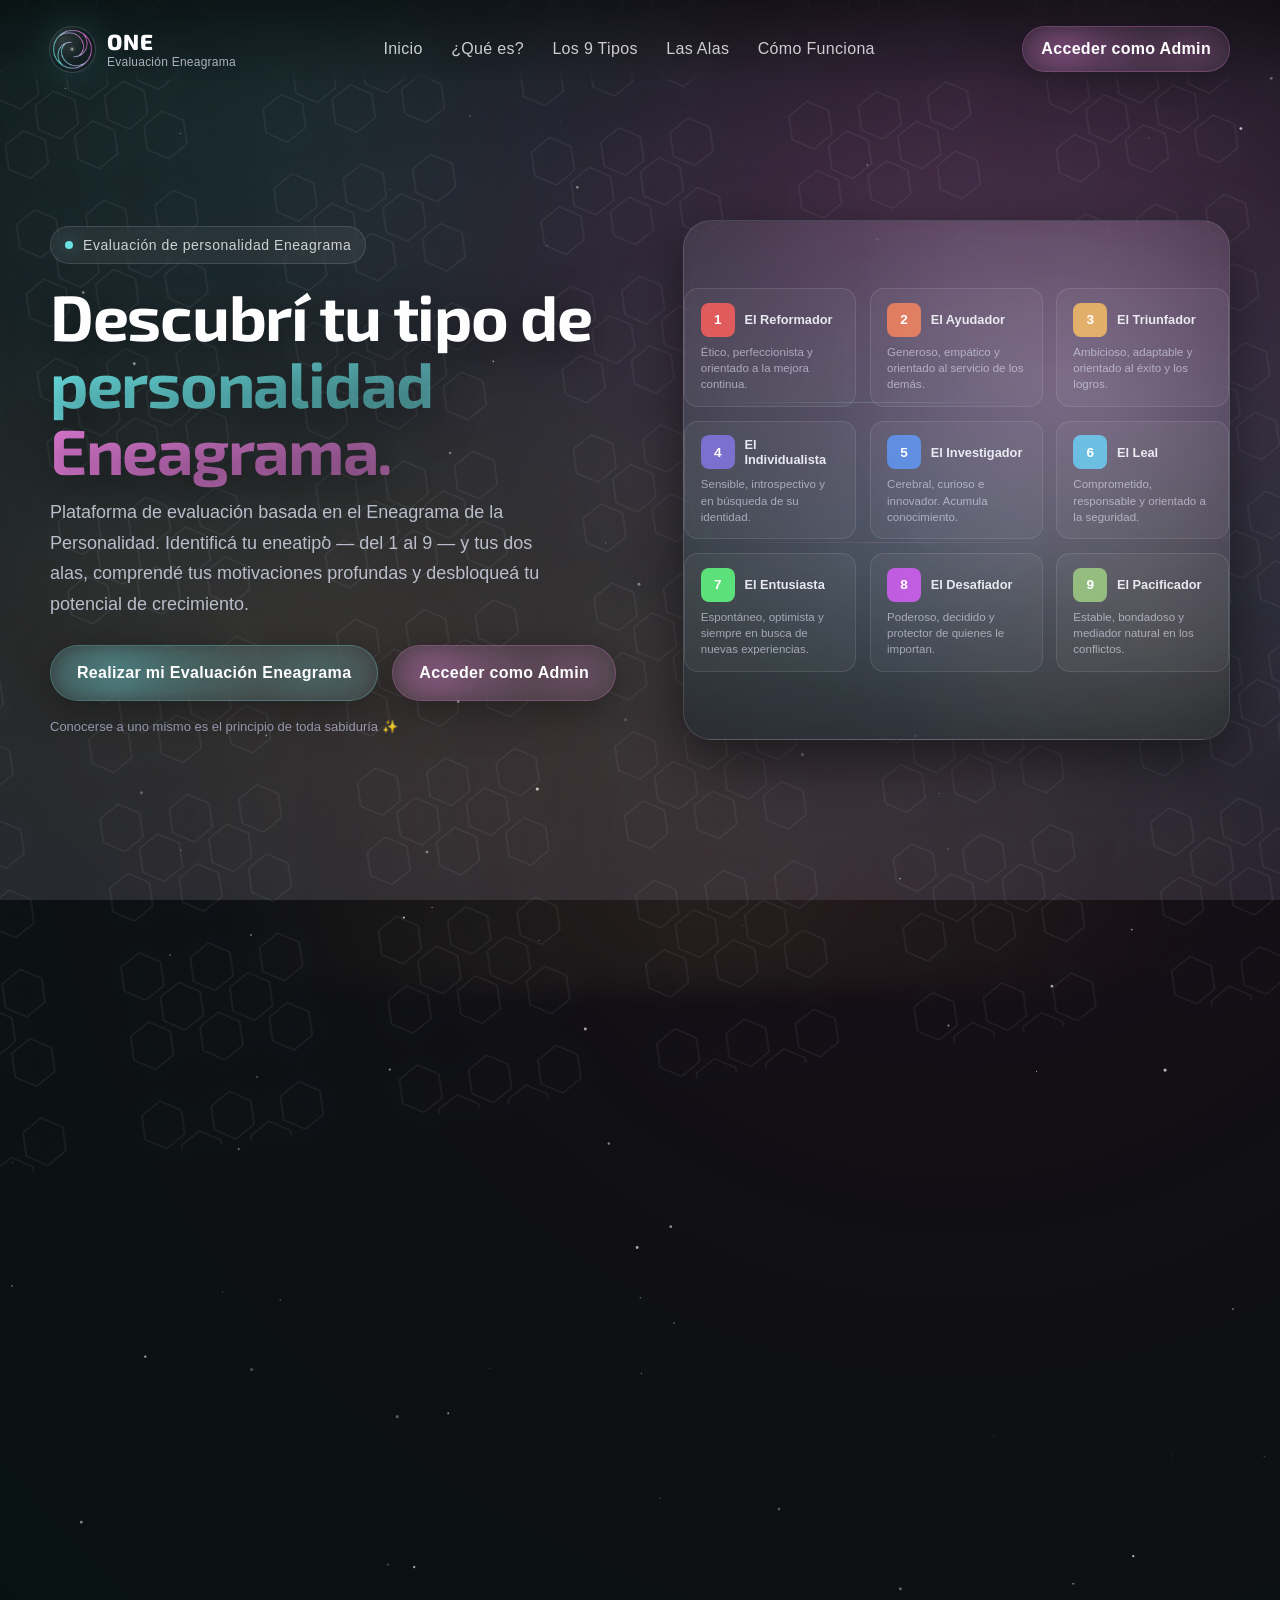
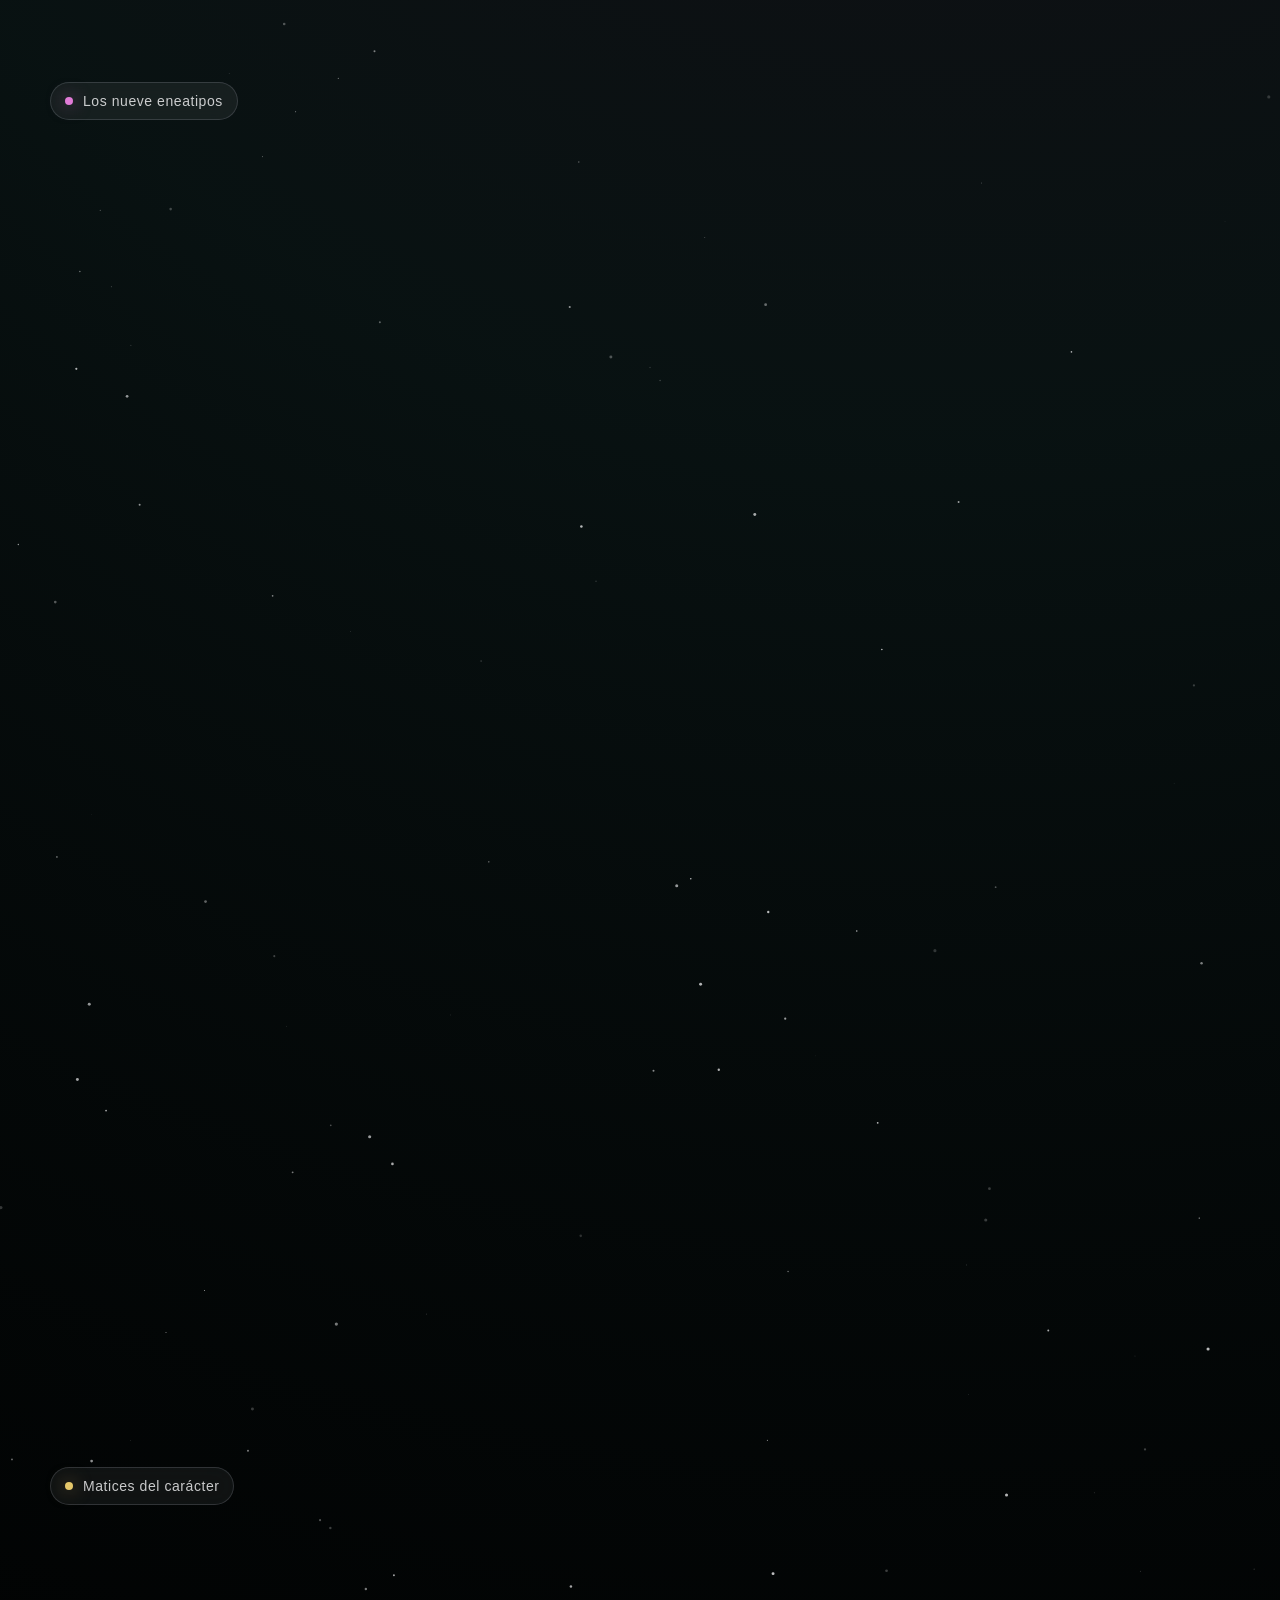
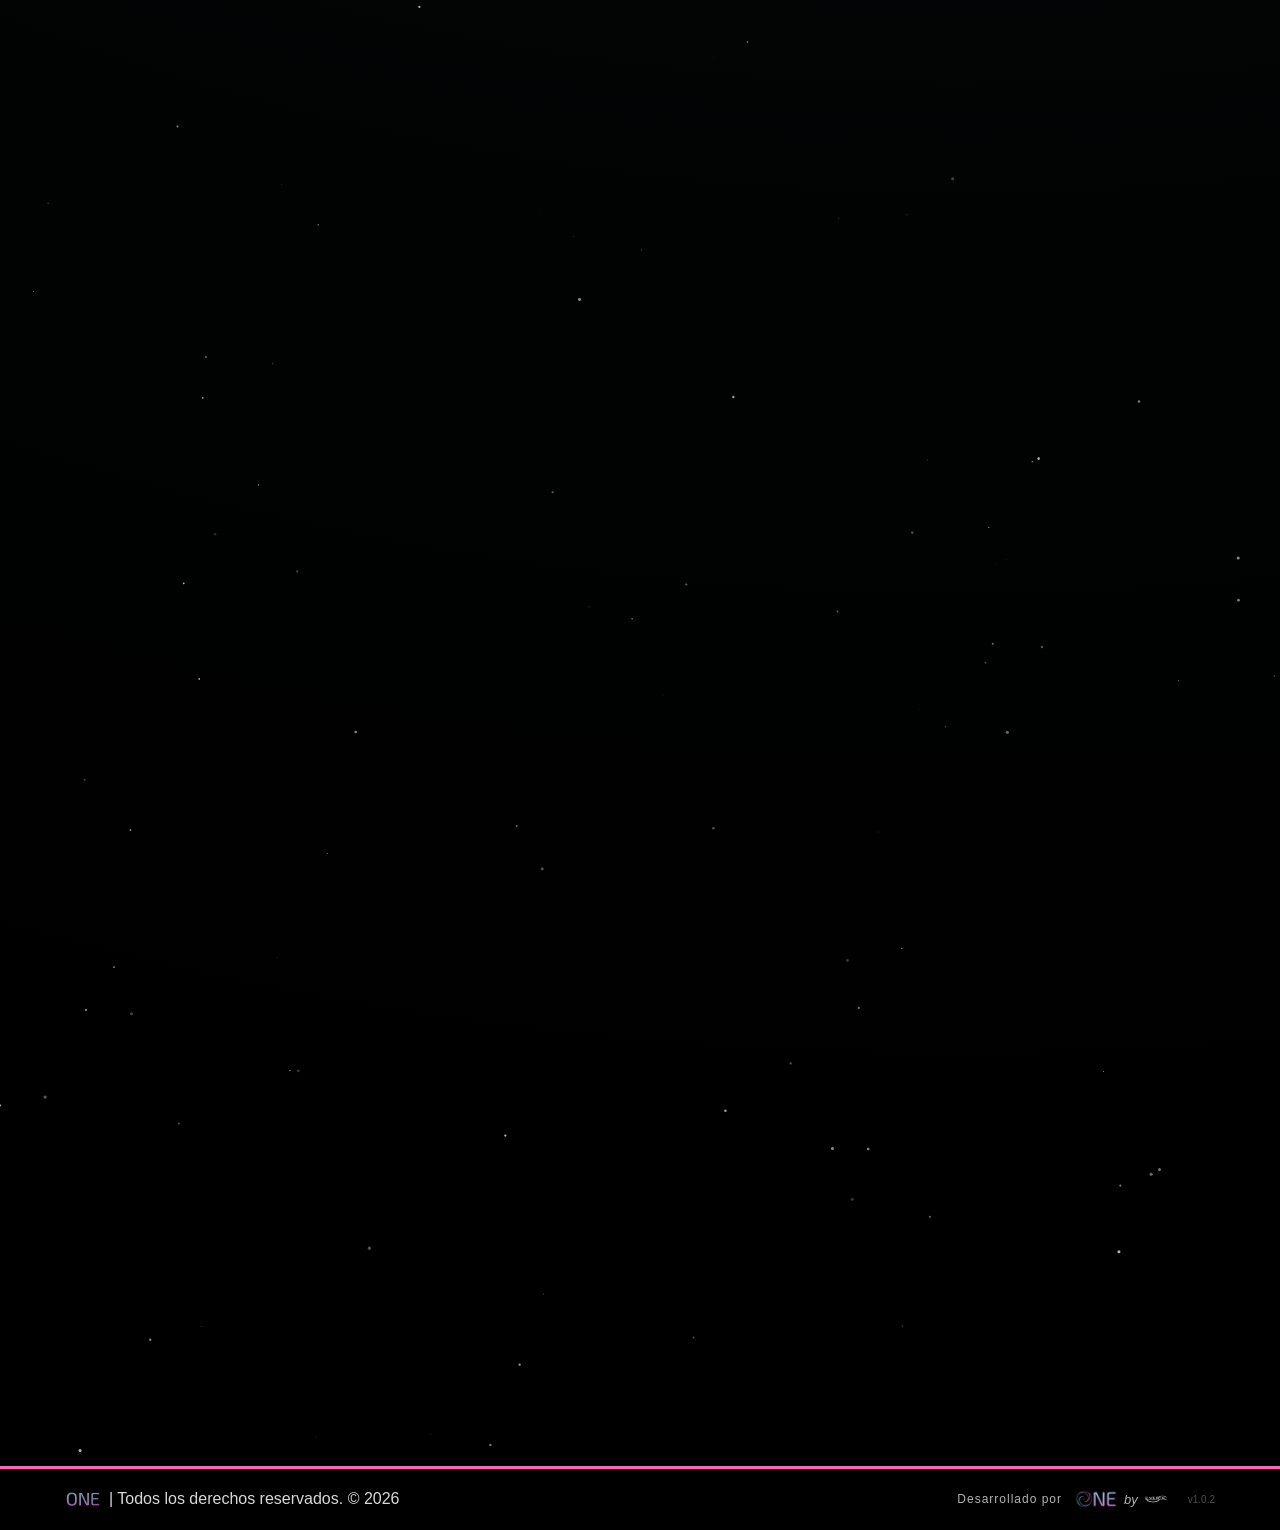
==== commit 7d56a62a: "v002" ====
--- a/index.html
+++ b/index.html
@@ -971,7 +971,7 @@
       </section>
     </main>
 
-    <!-- FOOTER (idéntico al original) -->
+<!-- FOOTER (idéntico al original) -->
     <footer class="premium-footer">
       <div class="footer-container">
         <div class="footer-left">
@@ -986,6 +986,7 @@
             <span class="by-txt">by</span>
             <img src="./img/escencial-logoblanco.png" alt="Escencial" class="dev-logo-escencial">
           </a>
+          <span style="font-size:10px;opacity:0.3;margin-left:8px;">v1.0.2</span>
         </div>
       </div>
     </footer>
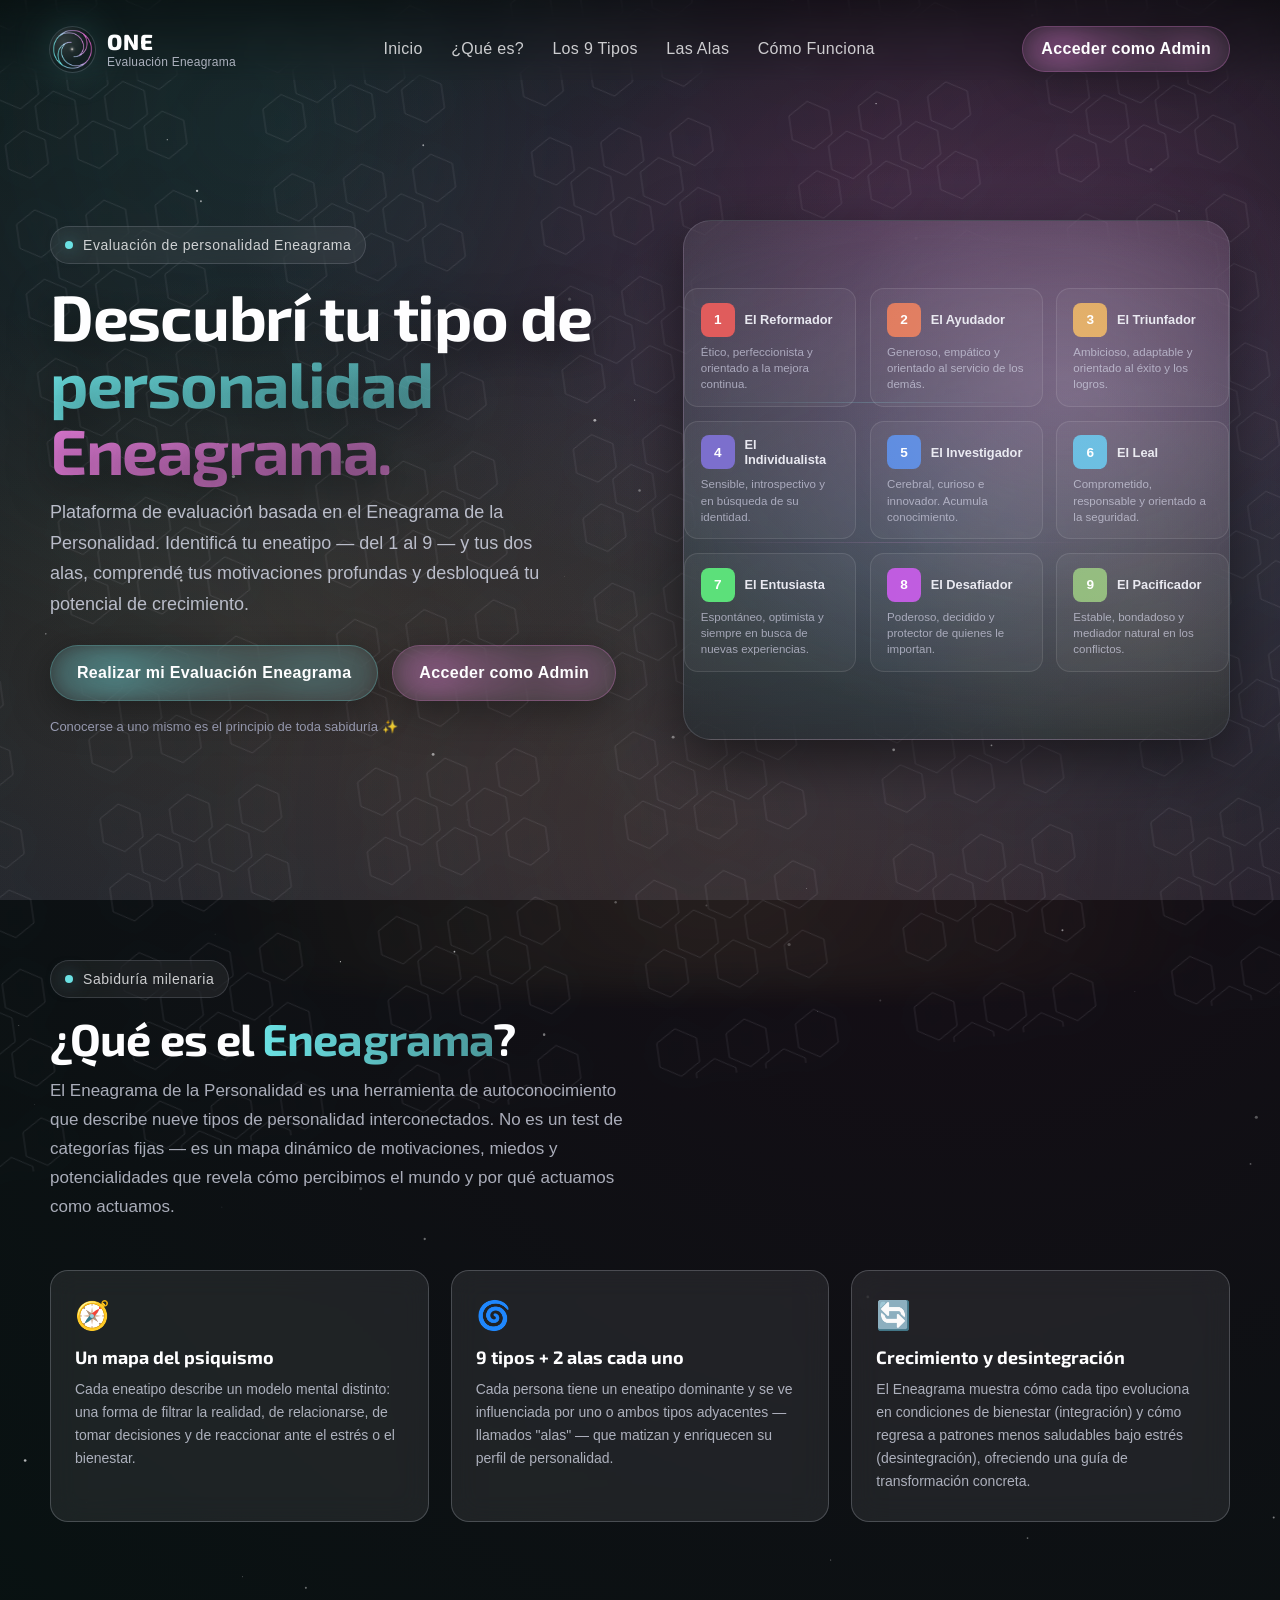
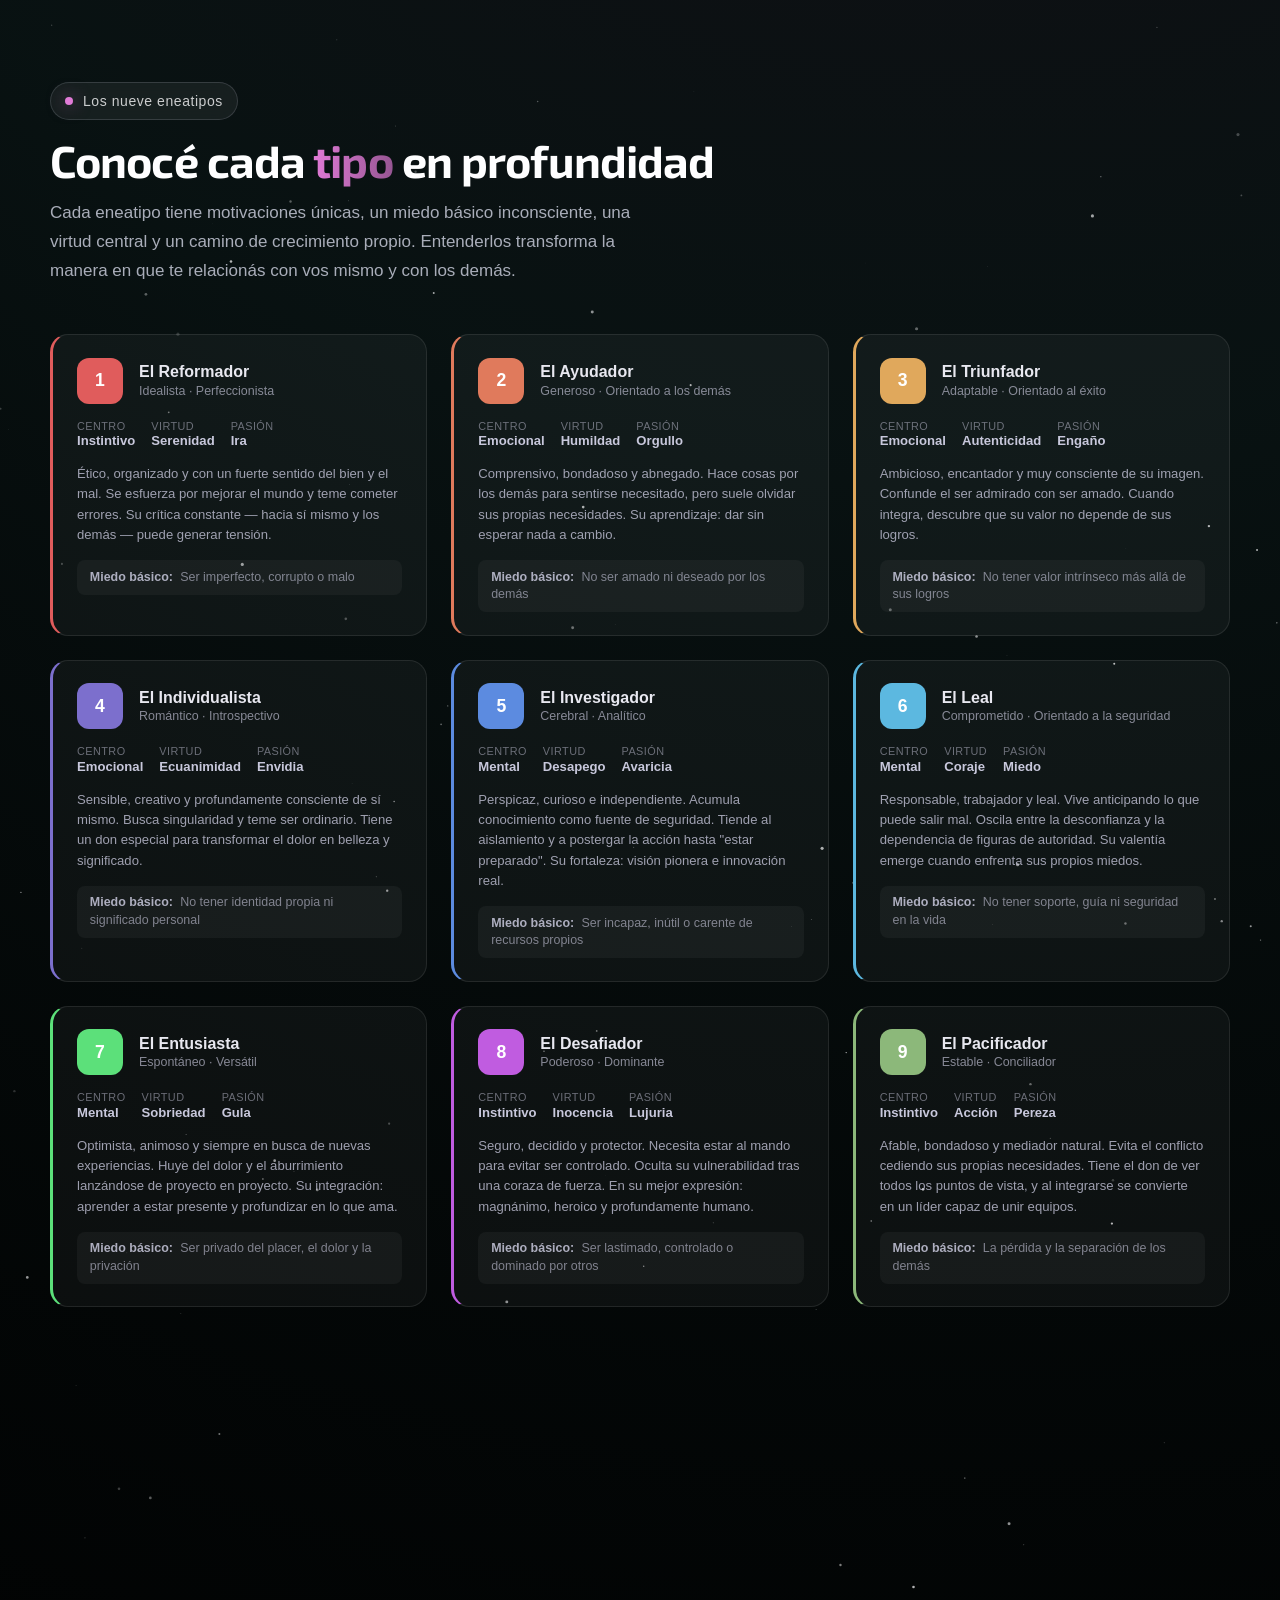
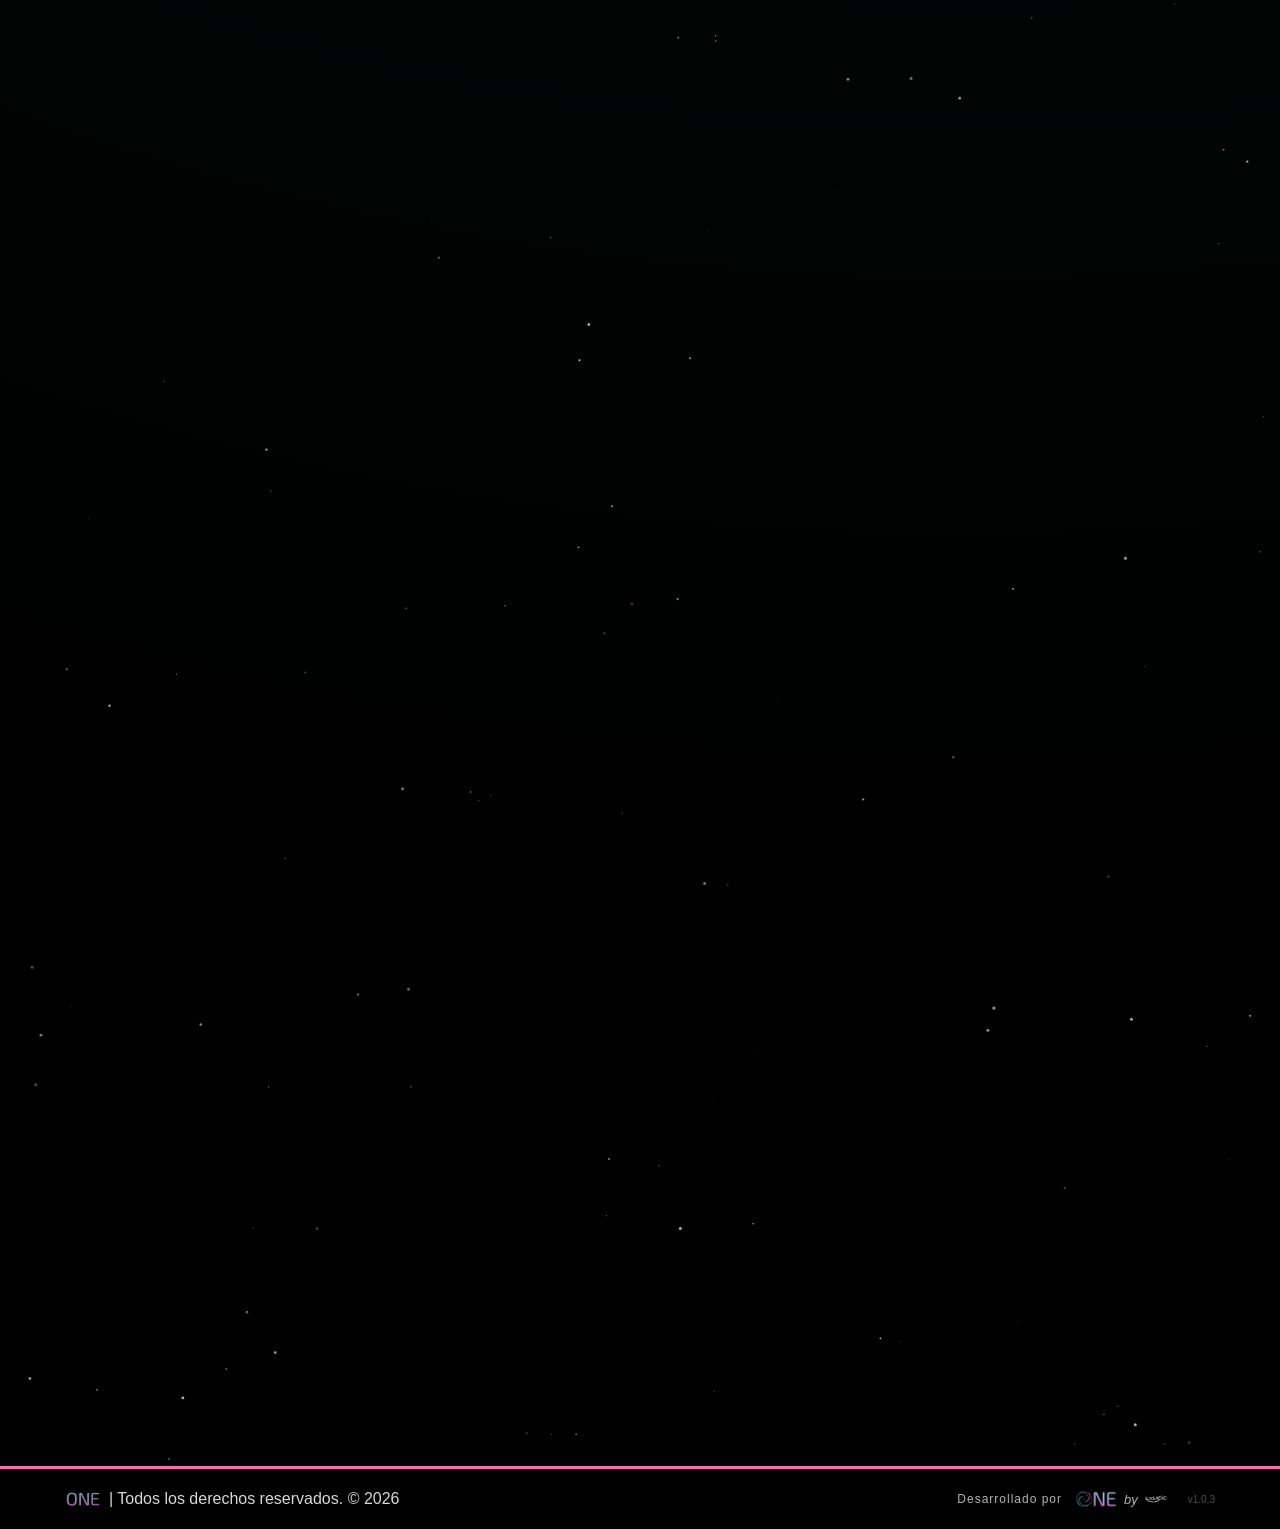
==== commit 1d1c7cb2: "actualizacion  v1.0.3 - acuatliazacion de envio y elminacion de datos egenerico de envio fantasma" ====
--- a/index.html
+++ b/index.html
@@ -981,12 +981,12 @@
 
         <div class="footer-right">
           <span class="developed-txt">Desarrollado por</span>
-          <a href="https://escencialconsultora.com.ar/" target="_blank" class="dev-link" title="Ir a Escencial Consultora">
+          <a href="https://escencialconsultora.com.ar/" target="_blank" class="dev-link" title="Ir a Escencial">
             <img src="./img/one-logocolor.png" alt="ONE" class="dev-logo-one">
             <span class="by-txt">by</span>
             <img src="./img/escencial-logoblanco.png" alt="Escencial" class="dev-logo-escencial">
           </a>
-          <span style="font-size:10px;opacity:0.3;margin-left:8px;">v1.0.2</span>
+          <span style="font-size:10px;opacity:0.3;margin-left:8px;">v1.0.3</span>
         </div>
       </div>
     </footer>
